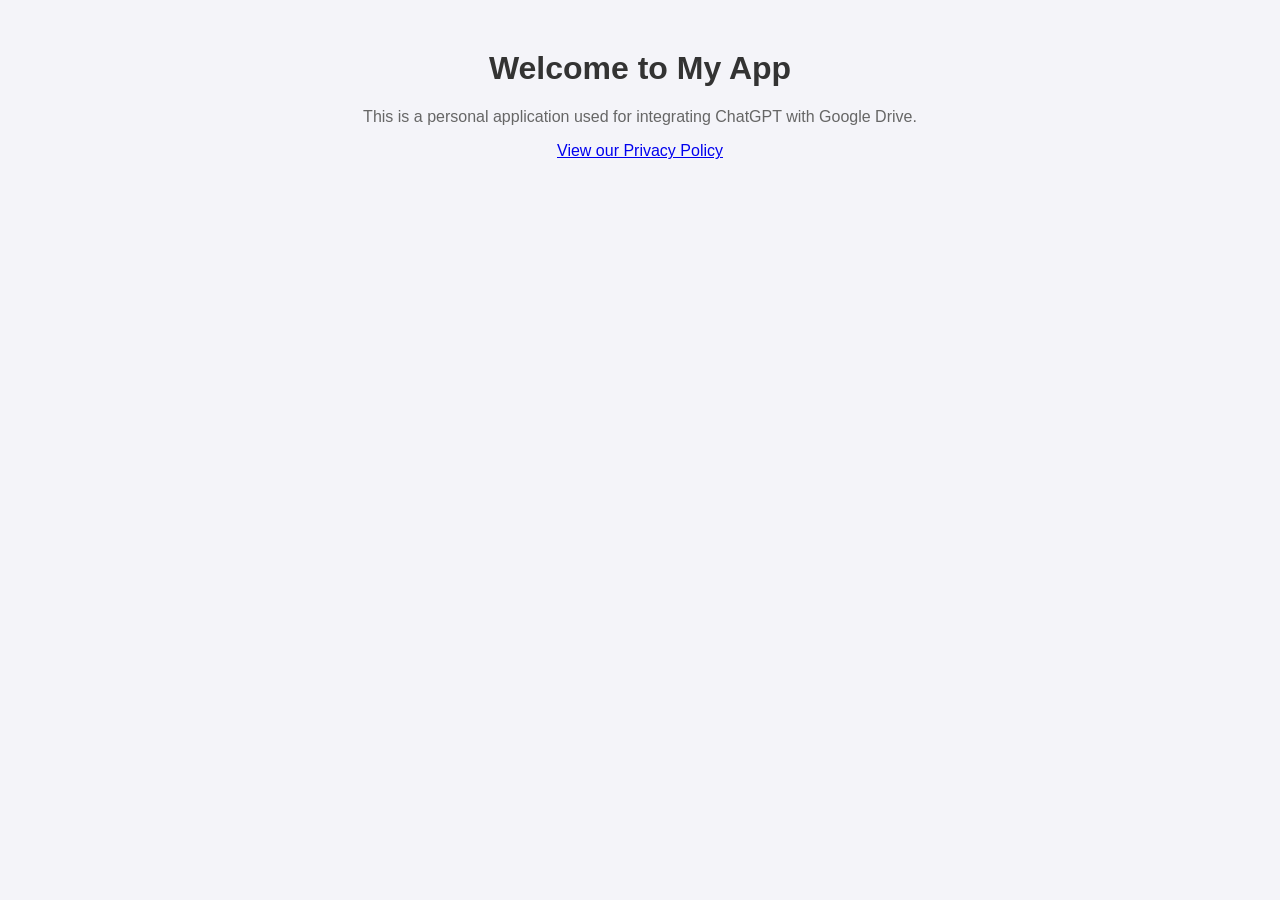
==== index.html @ a99c06dc "Add initial HTML structure for ChatGPT Drive App" ====
<!DOCTYPE html>
<html>
<head>
    <title>My ChatGPT Drive App</title>
    <style>
        body { font-family: Arial, sans-serif; text-align: center; margin-top: 50px; background-color: #f4f4f9; }
        h1 { color: #333; }
        p { color: #666; }
    </style>
</head>
<body>
    <h1>Welcome to My App</h1>
    <p>This is a personal application used for integrating ChatGPT with Google Drive.</p>
    <p><a href="privacy.html">View our Privacy Policy</a></p>
</body>
</html>
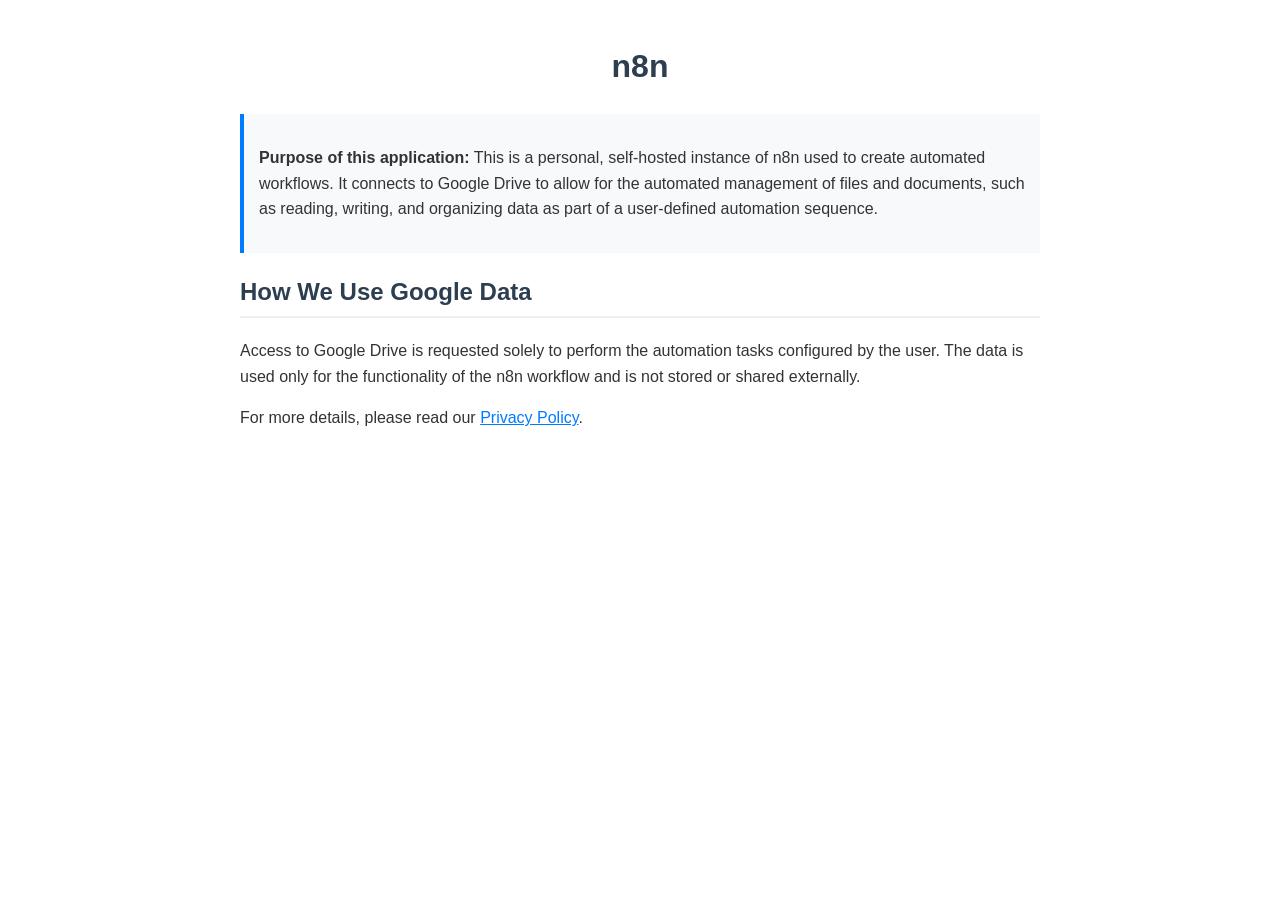
==== commit 8cdf471d: "Revise index.html for n8n Automation App Updated the HTML structure and content for the n8n Automati" ====
--- a/index.html
+++ b/index.html
@@ -1,16 +1,28 @@
 <!DOCTYPE html>
-<html>
+<html lang="en">
 <head>
-    <title>My ChatGPT Drive App</title>
+    <meta charset="UTF-8">
+    <meta name="viewport" content="width=device-width, initial-scale=1.0">
+    <title>n8n Automation App</title>
     <style>
-        body { font-family: Arial, sans-serif; text-align: center; margin-top: 50px; background-color: #f4f4f9; }
-        h1 { color: #333; }
-        p { color: #666; }
+        body { font-family: Arial, sans-serif; line-height: 1.6; color: #333; max-width: 800px; margin: 0 auto; padding: 20px; }
+        h1 { color: #2c3e50; text-align: center; }
+        h2 { color: #2c3e50; border-bottom: 2px solid #eee; padding-bottom: 5px; }
+        .box { background-color: #f8f9fa; border-left: 4px solid #007bff; padding: 15px; margin: 20px 0; }
+        a { color: #007bff; }
     </style>
 </head>
 <body>
-    <h1>Welcome to My App</h1>
-    <p>This is a personal application used for integrating ChatGPT with Google Drive.</p>
-    <p><a href="privacy.html">View our Privacy Policy</a></p>
+
+    <h1>n8n</h1>
+    
+    <div class="box">
+        <p><strong>Purpose of this application:</strong> This is a personal, self-hosted instance of n8n used to create automated workflows. It connects to Google Drive to allow for the automated management of files and documents, such as reading, writing, and organizing data as part of a user-defined automation sequence.</p>
+    </div>
+
+    <h2>How We Use Google Data</h2>
+    <p>Access to Google Drive is requested solely to perform the automation tasks configured by the user. The data is used only for the functionality of the n8n workflow and is not stored or shared externally.</p>
+    <p>For more details, please read our <a href="privacy.html">Privacy Policy</a>.</p>
+
 </body>
 </html>
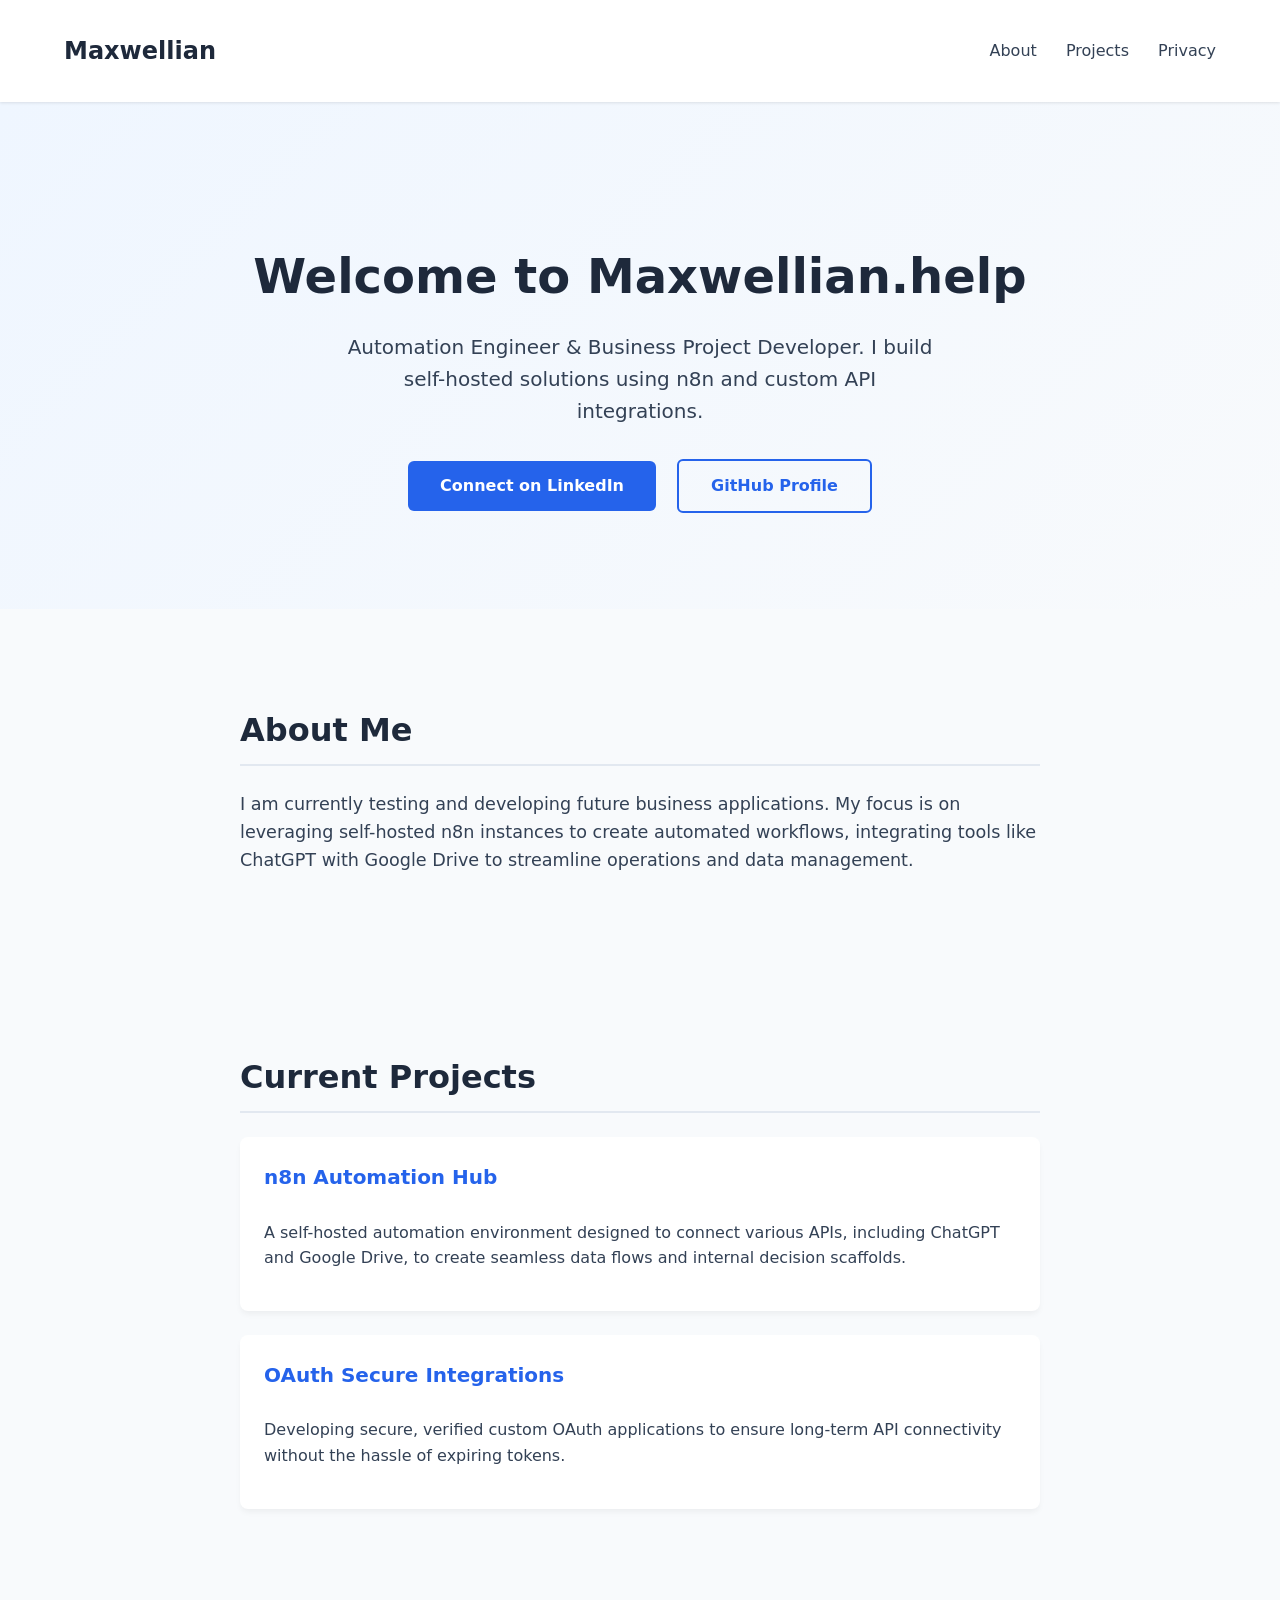
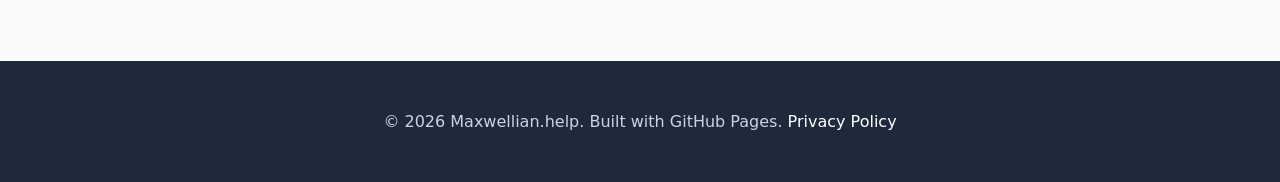
==== commit 50283593: "Update index.html" ====
--- a/index.html
+++ b/index.html
@@ -3,26 +3,73 @@
 <head>
     <meta charset="UTF-8">
     <meta name="viewport" content="width=device-width, initial-scale=1.0">
-    <title>n8n Automation App</title>
+    <title>Maxwellian | Portfolio</title>
     <style>
-        body { font-family: Arial, sans-serif; line-height: 1.6; color: #333; max-width: 800px; margin: 0 auto; padding: 20px; }
-        h1 { color: #2c3e50; text-align: center; }
-        h2 { color: #2c3e50; border-bottom: 2px solid #eee; padding-bottom: 5px; }
-        .box { background-color: #f8f9fa; border-left: 4px solid #007bff; padding: 15px; margin: 20px 0; }
-        a { color: #007bff; }
+        :root {
+            --primary: #2563eb;
+            --dark: #1e293b;
+            --light: #f8fafc;
+            --text: #334155;
+        }
+        body { font-family: 'Segoe UI', system-ui, sans-serif; margin: 0; padding: 0; background-color: var(--light); color: var(--text); line-height: 1.6; }
+        header { background: white; padding: 2rem 5%; box-shadow: 0 1px 3px rgba(0,0,0,0.1); position: sticky; top: 0; z-index: 100; display: flex; justify-content: space-between; align-items: center; }
+        header h1 { margin: 0; color: var(--dark); font-size: 1.5rem; }
+        nav a { margin-left: 1.5rem; text-decoration: none; color: var(--text); font-weight: 500; transition: color 0.2s; }
+        nav a:hover { color: var(--primary); }
+        .hero { padding: 6rem 5%; text-align: center; background: linear-gradient(135deg, #eff6ff 0%, #f8fafc 100%); }
+        .hero h2 { font-size: 3rem; color: var(--dark); margin-bottom: 1rem; }
+        .hero p { font-size: 1.25rem; max-width: 600px; margin: 0 auto 2rem; }
+        .btn { display: inline-block; padding: 0.75rem 2rem; background-color: var(--primary); color: white; text-decoration: none; border-radius: 6px; font-weight: 600; transition: background-color 0.2s; margin: 0 0.5rem; }
+        .btn:hover { background-color: #1d4ed8; }
+        .btn-outline { background-color: transparent; border: 2px solid var(--primary); color: var(--primary); }
+        .btn-outline:hover { background-color: var(--primary); color: white; }
+        .section { padding: 4rem 5%; max-width: 800px; margin: 0 auto; }
+        .section h3 { font-size: 2rem; color: var(--dark); border-bottom: 2px solid #e2e8f0; padding-bottom: 0.5rem; margin-bottom: 1.5rem; }
+        .about-text { font-size: 1.1rem; }
+        .card { background: white; padding: 1.5rem; border-radius: 8px; box-shadow: 0 4px 6px -1px rgba(0,0,0,0.05); margin-bottom: 1.5rem; }
+        .card h4 { margin-top: 0; color: var(--primary); font-size: 1.25rem; }
+        footer { text-align: center; padding: 2rem; background: var(--dark); color: #cbd5e1; margin-top: 4rem; }
+        footer a { color: white; text-decoration: none; }
     </style>
 </head>
 <body>
 
-    <h1>n8n</h1>
-    
-    <div class="box">
-        <p><strong>Purpose of this application:</strong> This is a personal, self-hosted instance of n8n used to create automated workflows. It connects to Google Drive to allow for the automated management of files and documents, such as reading, writing, and organizing data as part of a user-defined automation sequence.</p>
-    </div>
+    <header>
+        <h1>Maxwellian</h1>
+        <nav>
+            <a href="#about">About</a>
+            <a href="#projects">Projects</a>
+            <a href="privacy.html">Privacy</a>
+        </nav>
+    </header>
 
-    <h2>How We Use Google Data</h2>
-    <p>Access to Google Drive is requested solely to perform the automation tasks configured by the user. The data is used only for the functionality of the n8n workflow and is not stored or shared externally.</p>
-    <p>For more details, please read our <a href="privacy.html">Privacy Policy</a>.</p>
+    <section class="hero">
+        <h2>Welcome to Maxwellian.help</h2>
+        <p>Automation Engineer & Business Project Developer. I build self-hosted solutions using n8n and custom API integrations.</p>
+        <a href="https://www.linkedin.com/in/YOUR-LINKEDIN-URL" target="_blank" class="btn">Connect on LinkedIn</a>
+        <a href="https://github.com/Maxwellian369" target="_blank" class="btn btn-outline">GitHub Profile</a>
+    </section>
+
+    <section id="about" class="section">
+        <h3>About Me</h3>
+        <p class="about-text">I am currently testing and developing future business applications. My focus is on leveraging self-hosted n8n instances to create automated workflows, integrating tools like ChatGPT with Google Drive to streamline operations and data management.</p>
+    </section>
+
+    <section id="projects" class="section">
+        <h3>Current Projects</h3>
+        <div class="card">
+            <h4>n8n Automation Hub</h4>
+            <p>A self-hosted automation environment designed to connect various APIs, including ChatGPT and Google Drive, to create seamless data flows and internal decision scaffolds.</p>
+        </div>
+        <div class="card">
+            <h4>OAuth Secure Integrations</h4>
+            <p>Developing secure, verified custom OAuth applications to ensure long-term API connectivity without the hassle of expiring tokens.</p>
+        </div>
+    </section>
+
+    <footer>
+        <p>&copy; 2026 Maxwellian.help. Built with GitHub Pages. <a href="privacy.html">Privacy Policy</a></p>
+    </footer>
 
 </body>
 </html>
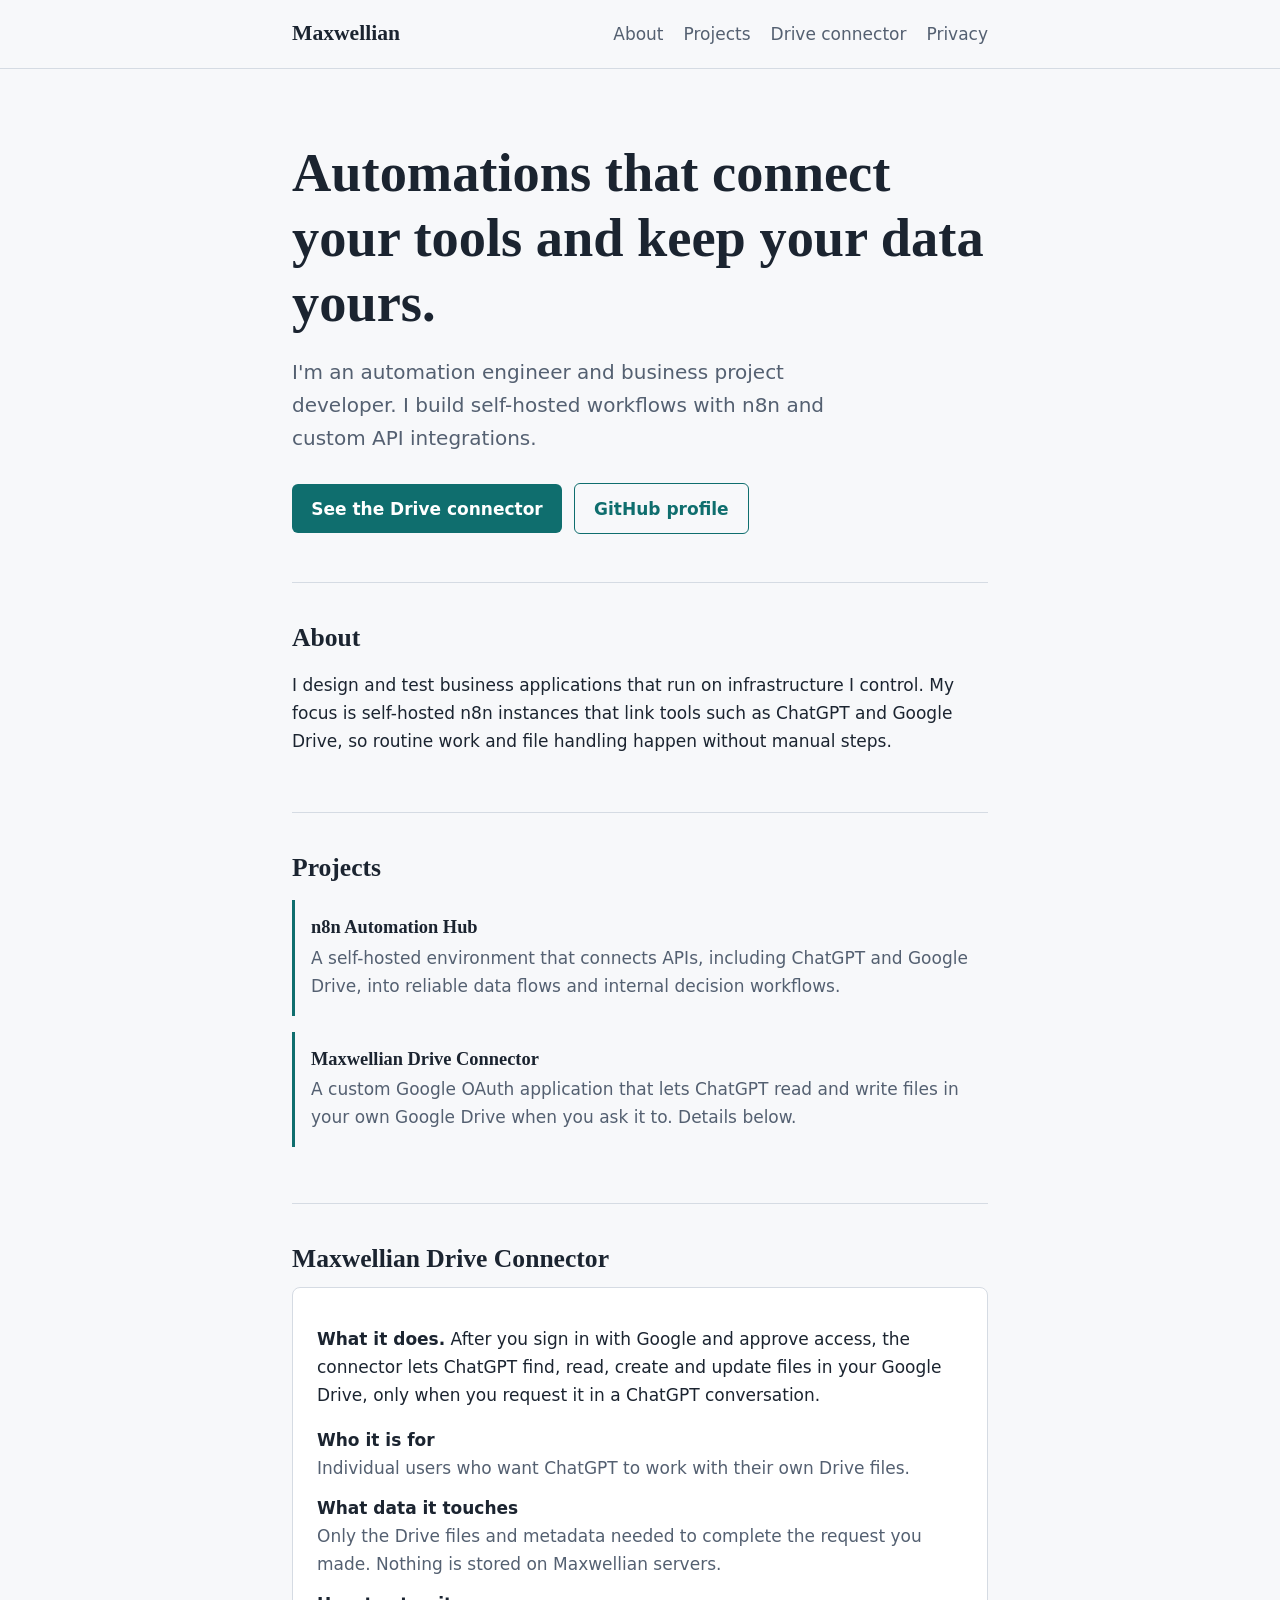
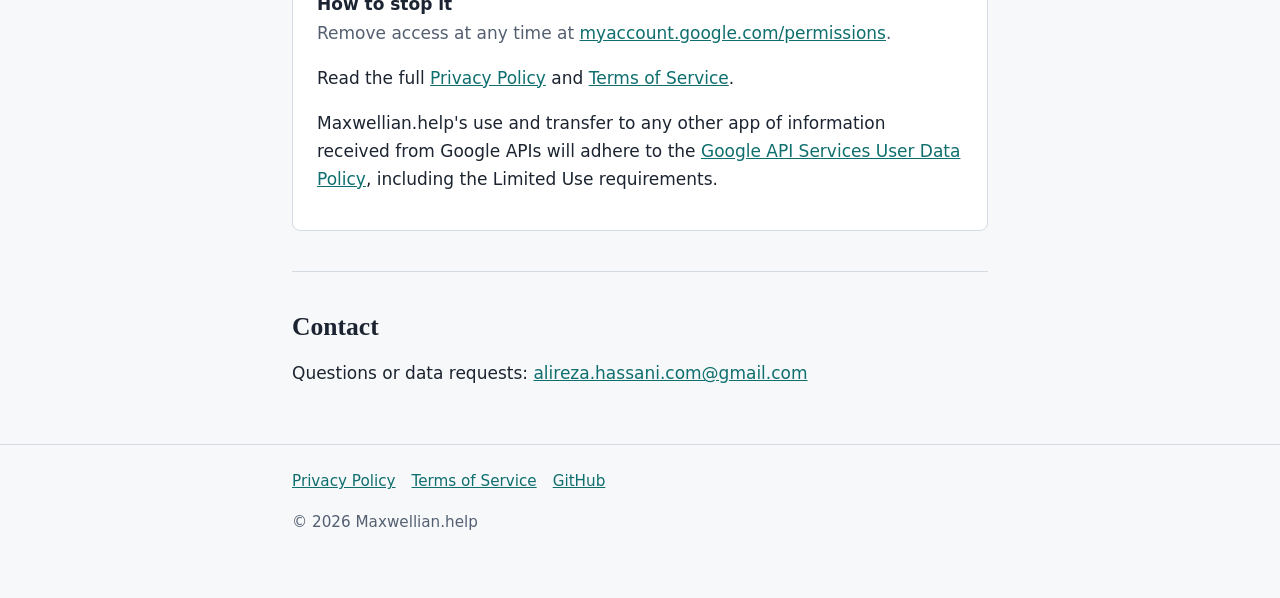
==== commit e305058f: "Add files via upload" ====
--- a/index.html
+++ b/index.html
@@ -1,75 +1,22 @@
-<!DOCTYPE html>
-<html lang="en">
-<head>
-    <meta charset="UTF-8">
-    <meta name="viewport" content="width=device-width, initial-scale=1.0">
-    <title>Maxwellian | Portfolio</title>
-    <style>
-        :root {
-            --primary: #2563eb;
-            --dark: #1e293b;
-            --light: #f8fafc;
-            --text: #334155;
-        }
-        body { font-family: 'Segoe UI', system-ui, sans-serif; margin: 0; padding: 0; background-color: var(--light); color: var(--text); line-height: 1.6; }
-        header { background: white; padding: 2rem 5%; box-shadow: 0 1px 3px rgba(0,0,0,0.1); position: sticky; top: 0; z-index: 100; display: flex; justify-content: space-between; align-items: center; }
-        header h1 { margin: 0; color: var(--dark); font-size: 1.5rem; }
-        nav a { margin-left: 1.5rem; text-decoration: none; color: var(--text); font-weight: 500; transition: color 0.2s; }
-        nav a:hover { color: var(--primary); }
-        .hero { padding: 6rem 5%; text-align: center; background: linear-gradient(135deg, #eff6ff 0%, #f8fafc 100%); }
-        .hero h2 { font-size: 3rem; color: var(--dark); margin-bottom: 1rem; }
-        .hero p { font-size: 1.25rem; max-width: 600px; margin: 0 auto 2rem; }
-        .btn { display: inline-block; padding: 0.75rem 2rem; background-color: var(--primary); color: white; text-decoration: none; border-radius: 6px; font-weight: 600; transition: background-color 0.2s; margin: 0 0.5rem; }
-        .btn:hover { background-color: #1d4ed8; }
-        .btn-outline { background-color: transparent; border: 2px solid var(--primary); color: var(--primary); }
-        .btn-outline:hover { background-color: var(--primary); color: white; }
-        .section { padding: 4rem 5%; max-width: 800px; margin: 0 auto; }
-        .section h3 { font-size: 2rem; color: var(--dark); border-bottom: 2px solid #e2e8f0; padding-bottom: 0.5rem; margin-bottom: 1.5rem; }
-        .about-text { font-size: 1.1rem; }
-        .card { background: white; padding: 1.5rem; border-radius: 8px; box-shadow: 0 4px 6px -1px rgba(0,0,0,0.05); margin-bottom: 1.5rem; }
-        .card h4 { margin-top: 0; color: var(--primary); font-size: 1.25rem; }
-        footer { text-align: center; padding: 2rem; background: var(--dark); color: #cbd5e1; margin-top: 4rem; }
-        footer a { color: white; text-decoration: none; }
-    </style>
-</head>
-<body>
-
-    <header>
-        <h1>Maxwellian</h1>
-        <nav>
-            <a href="#about">About</a>
-            <a href="#projects">Projects</a>
-            <a href="privacy.html">Privacy</a>
-        </nav>
-    </header>
-
-    <section class="hero">
-        <h2>Welcome to Maxwellian.help</h2>
-        <p>Automation Engineer & Business Project Developer. I build self-hosted solutions using n8n and custom API integrations.</p>
-        <a href="https://www.linkedin.com/in/YOUR-LINKEDIN-URL" target="_blank" class="btn">Connect on LinkedIn</a>
-        <a href="https://github.com/Maxwellian369" target="_blank" class="btn btn-outline">GitHub Profile</a>
-    </section>
-
-    <section id="about" class="section">
-        <h3>About Me</h3>
-        <p class="about-text">I am currently testing and developing future business applications. My focus is on leveraging self-hosted n8n instances to create automated workflows, integrating tools like ChatGPT with Google Drive to streamline operations and data management.</p>
-    </section>
-
-    <section id="projects" class="section">
-        <h3>Current Projects</h3>
-        <div class="card">
-            <h4>n8n Automation Hub</h4>
-            <p>A self-hosted automation environment designed to connect various APIs, including ChatGPT and Google Drive, to create seamless data flows and internal decision scaffolds.</p>
-        </div>
-        <div class="card">
-            <h4>OAuth Secure Integrations</h4>
-            <p>Developing secure, verified custom OAuth applications to ensure long-term API connectivity without the hassle of expiring tokens.</p>
-        </div>
-    </section>
-
-    <footer>
-        <p>&copy; 2026 Maxwellian.help. Built with GitHub Pages. <a href="privacy.html">Privacy Policy</a></p>
-    </footer>
-
-</body>
-</html>
+<!doctype html><html lang="en"><head><meta charset="utf-8"><meta name="viewport" content="width=device-width, initial-scale=1"><link rel="stylesheet" href="/style.css"><title>Maxwellian | Automation Engineer</title>
+<meta name="description" content="Maxwellian builds self-hosted automations with n8n and custom API integrations, including a Google Drive connector for ChatGPT."></head><body>
+<header class="site"><div class="wrap"><a class="brand" href="/">Maxwellian</a><nav><a href="/#about">About</a><a href="/#projects">Projects</a><a href="/#drive-connector">Drive connector</a><a href="/privacy.html">Privacy</a></nav></div></header>
+<main class="wrap">
+<div class="hero"><h1>Automations that connect your tools and keep your data yours.</h1>
+<p class="lead">I'm an automation engineer and business project developer. I build self-hosted workflows with n8n and custom API integrations.</p>
+<a class="btn" href="#drive-connector">See the Drive connector</a><a class="btn alt" href="https://github.com/Maxwellian369">GitHub profile</a></div>
+<section id="about"><h2>About</h2>
+<p>I design and test business applications that run on infrastructure I control. My focus is self-hosted n8n instances that link tools such as ChatGPT and Google Drive, so routine work and file handling happen without manual steps.</p></section>
+<section id="projects"><h2>Projects</h2>
+<div class="item"><h3>n8n Automation Hub</h3><p>A self-hosted environment that connects APIs, including ChatGPT and Google Drive, into reliable data flows and internal decision workflows.</p></div>
+<div class="item"><h3>Maxwellian Drive Connector</h3><p>A custom Google OAuth application that lets ChatGPT read and write files in your own Google Drive when you ask it to. Details below.</p></div></section>
+<section id="drive-connector"><h2>Maxwellian Drive Connector</h2>
+<div class="box"><p><strong>What it does.</strong> After you sign in with Google and approve access, the connector lets ChatGPT find, read, create and update files in your Google Drive, only when you request it in a ChatGPT conversation.</p>
+<dl><dt>Who it is for</dt><dd>Individual users who want ChatGPT to work with their own Drive files.</dd>
+<dt>What data it touches</dt><dd>Only the Drive files and metadata needed to complete the request you made. Nothing is stored on Maxwellian servers.</dd>
+<dt>How to stop it</dt><dd>Remove access at any time at <a href="https://myaccount.google.com/permissions">myaccount.google.com/permissions</a>.</dd></dl>
+<p>Read the full <a href="/privacy.html">Privacy Policy</a> and <a href="/terms.html">Terms of Service</a>.</p>
+<p>Maxwellian.help's use and transfer to any other app of information received from Google APIs will adhere to the <a href="https://developers.google.com/terms/api-services-user-data-policy">Google API Services User Data Policy</a>, including the Limited Use requirements.</p></div></section>
+<section id="contact"><h2>Contact</h2><p>Questions or data requests: <a href="mailto:alireza.hassani.com@gmail.com">alireza.hassani.com@gmail.com</a></p></section>
+</main>
+<footer><div class="wrap"><a href="/privacy.html">Privacy Policy</a><a href="/terms.html">Terms of Service</a><a href="https://github.com/Maxwellian369">GitHub</a><p>© 2026 Maxwellian.help</p></div></footer></body></html>
--- a/style.css
+++ b/style.css
@@ -0,0 +1,31 @@
+:root{--ink:#1b2430;--muted:#546071;--paper:#f7f8fa;--card:#fff;--line:#d5dbe3;--accent:#0f6e6e;--accent-ink:#fff}
+@media (prefers-color-scheme:dark){:root{--ink:#e8edf3;--muted:#9aa7b8;--paper:#11171f;--card:#18212c;--line:#2b3846;--accent:#4cc2c2;--accent-ink:#0b1116}}
+*{box-sizing:border-box}
+html{scroll-behavior:smooth}
+body{margin:0;background:var(--paper);color:var(--ink);font:17px/1.65 system-ui,-apple-system,"Segoe UI",Roboto,sans-serif}
+a{color:var(--accent)}
+a:focus-visible,button:focus-visible{outline:3px solid var(--accent);outline-offset:3px}
+.wrap{max-width:46rem;margin:0 auto;padding:0 1.25rem}
+header.site{border-bottom:1px solid var(--line)}
+header.site .wrap{display:flex;justify-content:space-between;align-items:center;padding-top:1rem;padding-bottom:1rem;gap:1rem;flex-wrap:wrap}
+.brand{font-family:Georgia,"Times New Roman",serif;font-size:1.35rem;font-weight:700;color:var(--ink);text-decoration:none}
+nav a{margin-left:1.25rem;color:var(--muted);text-decoration:none}
+nav a:hover{color:var(--accent)}
+h1,h2,h3{font-family:Georgia,"Times New Roman",serif;line-height:1.2}
+h1{font-size:clamp(2.2rem,6vw,3.4rem);margin:0 0 1rem}
+h2{font-size:1.6rem;margin:0 0 .75rem}
+h3{font-size:1.15rem;margin:0 0 .35rem}
+.hero{padding:4.5rem 0 3rem}
+.hero p.lead{font-size:1.25rem;color:var(--muted);max-width:36rem}
+.btn{display:inline-block;margin:.5rem .75rem 0 0;padding:.65rem 1.2rem;border-radius:6px;background:var(--accent);color:var(--accent-ink);text-decoration:none;font-weight:600}
+.btn.alt{background:transparent;color:var(--accent);border:1px solid var(--accent)}
+section{padding:2.5rem 0;border-top:1px solid var(--line)}
+.item{padding:1rem 0 1rem 1rem;border-left:3px solid var(--accent);margin:1rem 0}
+.item p{margin:0;color:var(--muted)}
+.box{background:var(--card);border:1px solid var(--line);border-radius:8px;padding:1.25rem 1.5rem}
+dl{margin:0}dt{font-weight:700;margin-top:.75rem}dd{margin:0;color:var(--muted)}
+footer{border-top:1px solid var(--line);padding:1.5rem 0 3rem;color:var(--muted);font-size:.95rem}
+footer a{margin-right:1rem}
+main.doc{padding:3rem 0}
+main.doc h2{margin-top:2rem}
+.updated{color:var(--muted)}
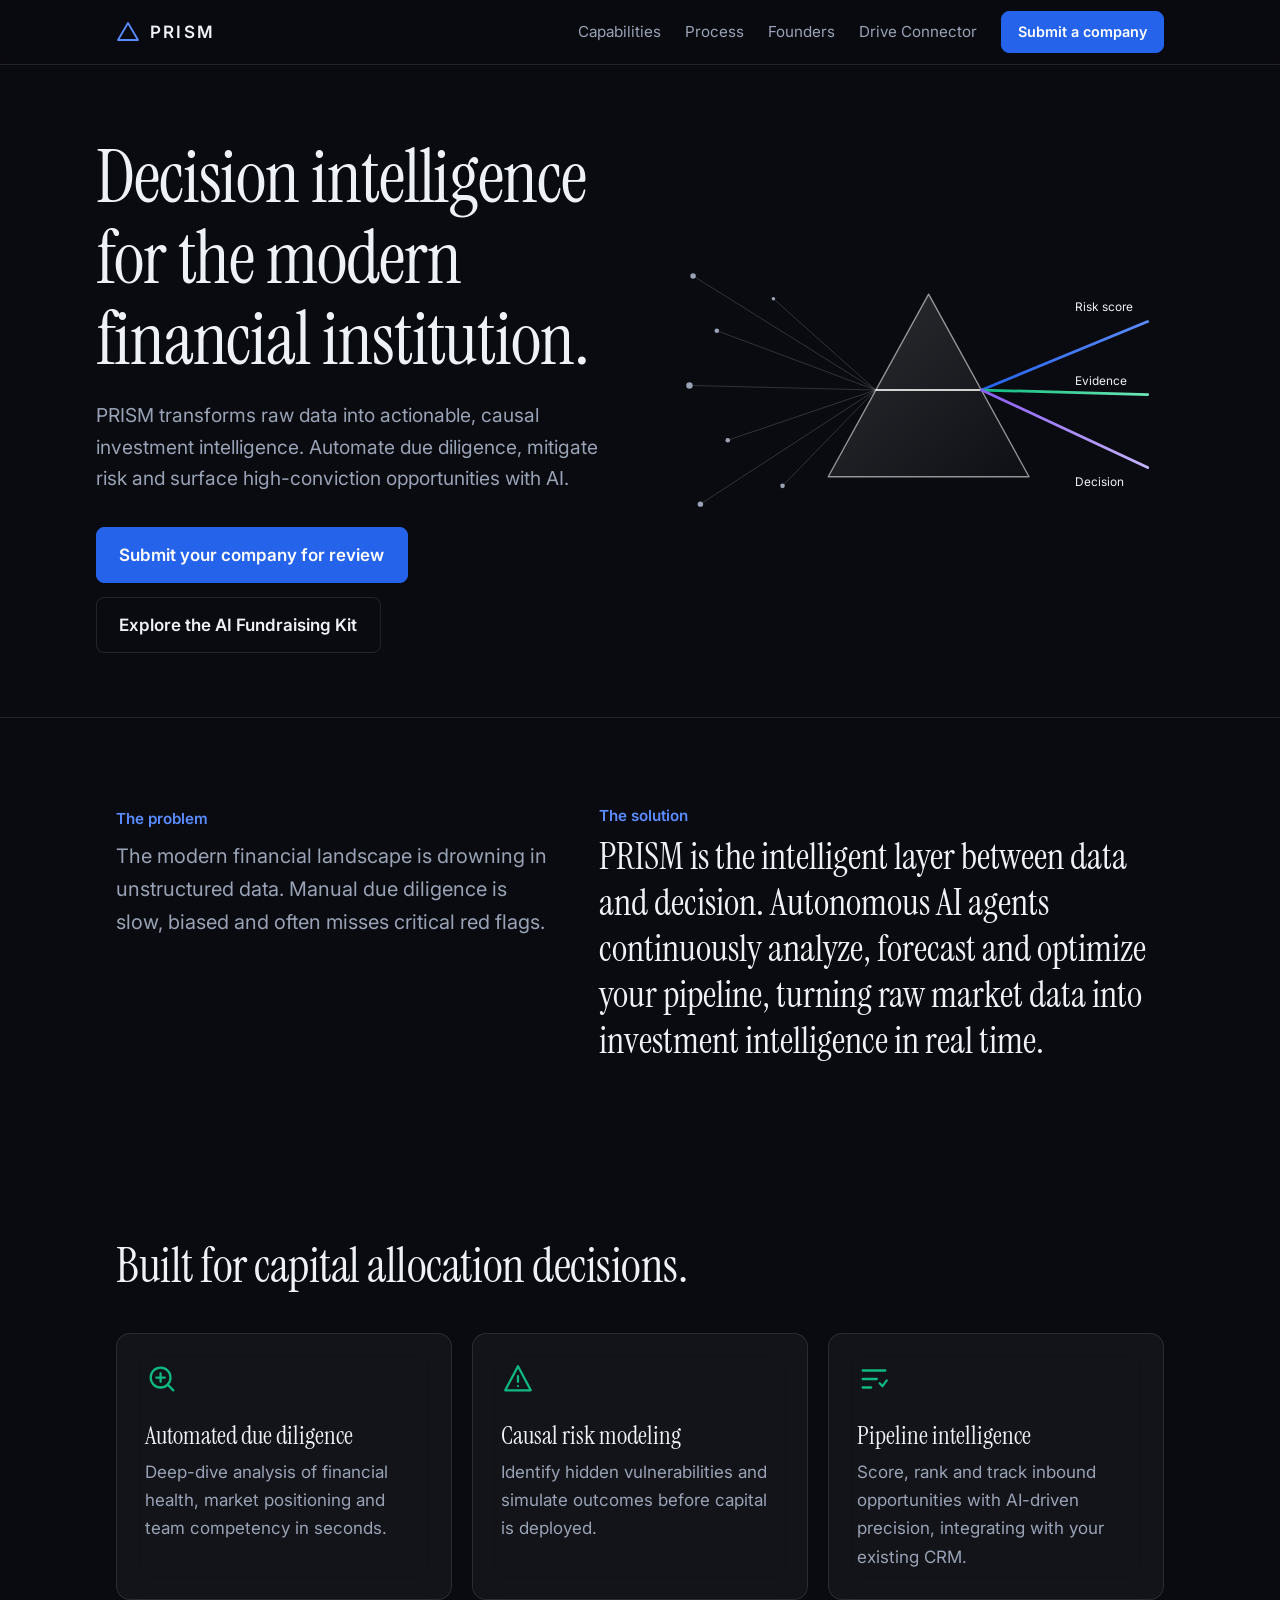
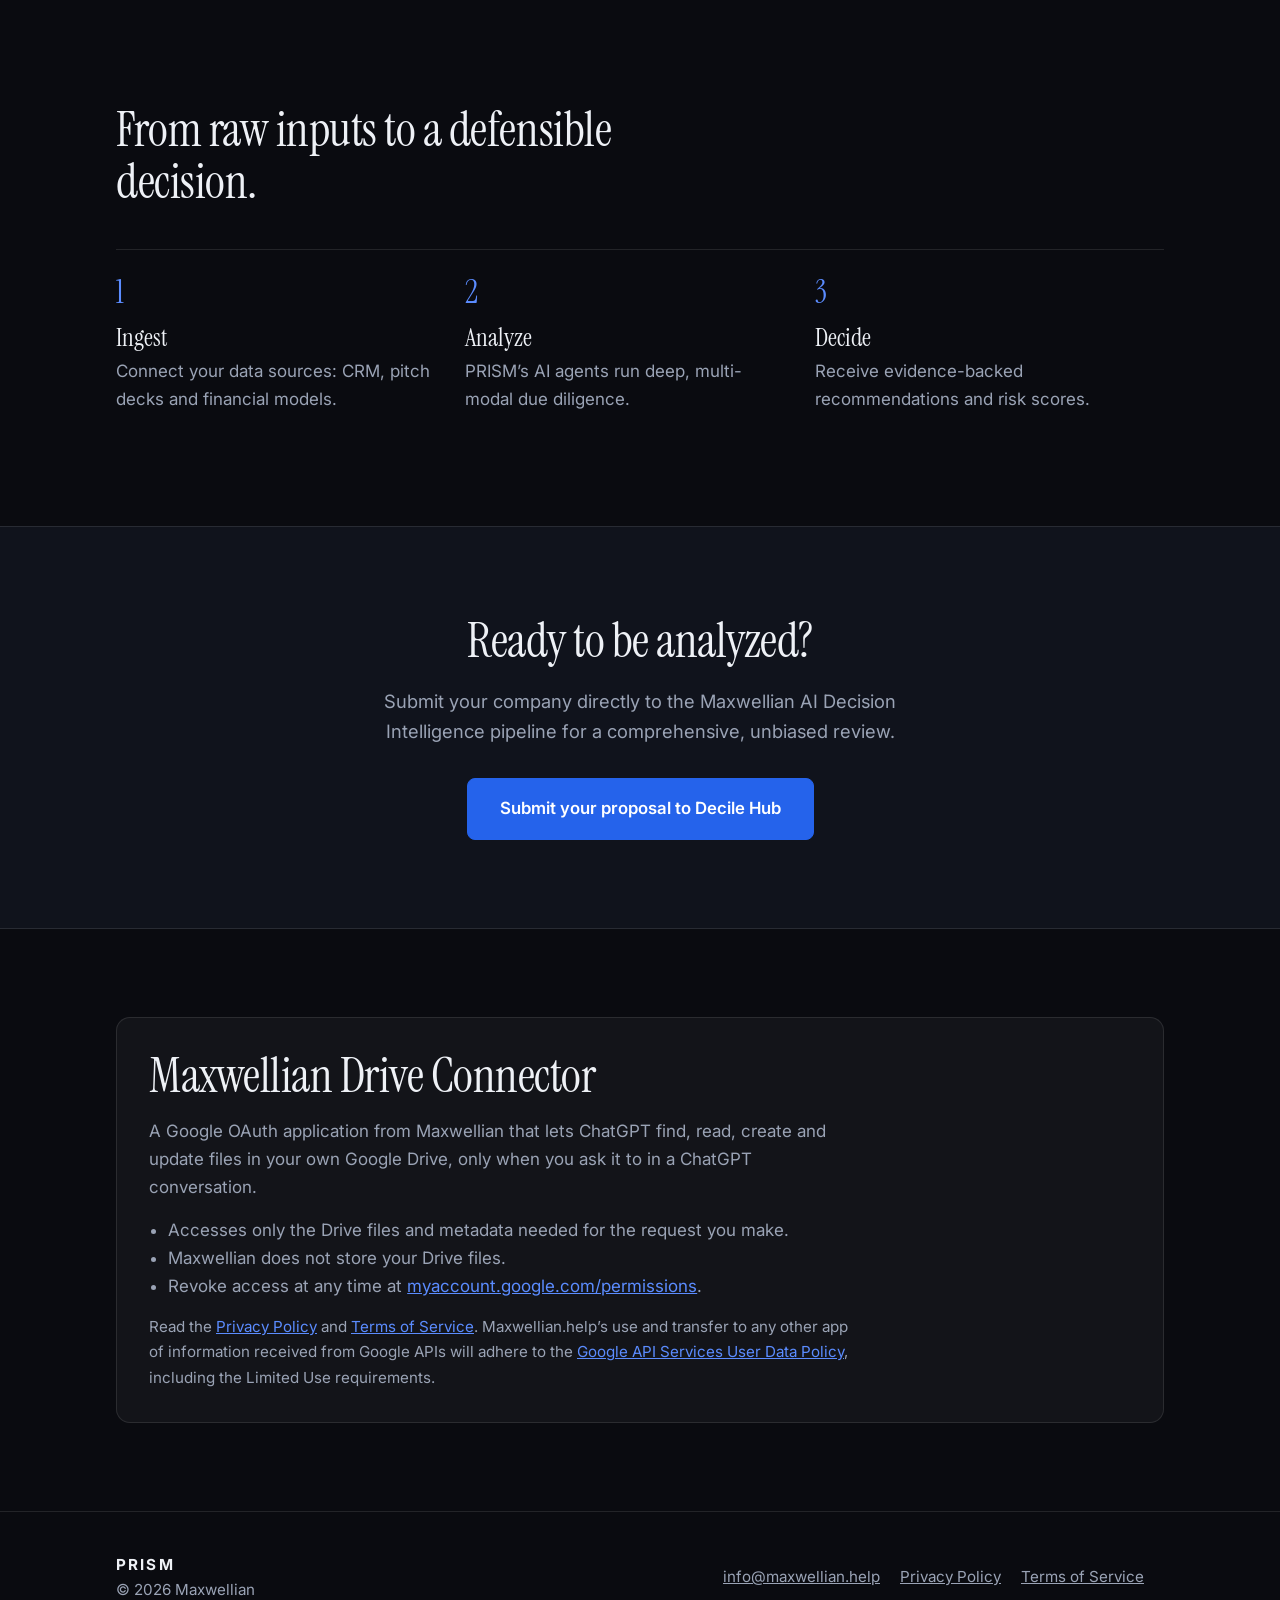
==== commit d69ea63a: "Add files via upload" ====
--- a/index.html
+++ b/index.html
@@ -1,22 +1,164 @@
-<!doctype html><html lang="en"><head><meta charset="utf-8"><meta name="viewport" content="width=device-width, initial-scale=1"><link rel="stylesheet" href="/style.css"><title>Maxwellian | Automation Engineer</title>
-<meta name="description" content="Maxwellian builds self-hosted automations with n8n and custom API integrations, including a Google Drive connector for ChatGPT."></head><body>
-<header class="site"><div class="wrap"><a class="brand" href="/">Maxwellian</a><nav><a href="/#about">About</a><a href="/#projects">Projects</a><a href="/#drive-connector">Drive connector</a><a href="/privacy.html">Privacy</a></nav></div></header>
-<main class="wrap">
-<div class="hero"><h1>Automations that connect your tools and keep your data yours.</h1>
-<p class="lead">I'm an automation engineer and business project developer. I build self-hosted workflows with n8n and custom API integrations.</p>
-<a class="btn" href="#drive-connector">See the Drive connector</a><a class="btn alt" href="https://github.com/Maxwellian369">GitHub profile</a></div>
-<section id="about"><h2>About</h2>
-<p>I design and test business applications that run on infrastructure I control. My focus is self-hosted n8n instances that link tools such as ChatGPT and Google Drive, so routine work and file handling happen without manual steps.</p></section>
-<section id="projects"><h2>Projects</h2>
-<div class="item"><h3>n8n Automation Hub</h3><p>A self-hosted environment that connects APIs, including ChatGPT and Google Drive, into reliable data flows and internal decision workflows.</p></div>
-<div class="item"><h3>Maxwellian Drive Connector</h3><p>A custom Google OAuth application that lets ChatGPT read and write files in your own Google Drive when you ask it to. Details below.</p></div></section>
-<section id="drive-connector"><h2>Maxwellian Drive Connector</h2>
-<div class="box"><p><strong>What it does.</strong> After you sign in with Google and approve access, the connector lets ChatGPT find, read, create and update files in your Google Drive, only when you request it in a ChatGPT conversation.</p>
-<dl><dt>Who it is for</dt><dd>Individual users who want ChatGPT to work with their own Drive files.</dd>
-<dt>What data it touches</dt><dd>Only the Drive files and metadata needed to complete the request you made. Nothing is stored on Maxwellian servers.</dd>
-<dt>How to stop it</dt><dd>Remove access at any time at <a href="https://myaccount.google.com/permissions">myaccount.google.com/permissions</a>.</dd></dl>
-<p>Read the full <a href="/privacy.html">Privacy Policy</a> and <a href="/terms.html">Terms of Service</a>.</p>
-<p>Maxwellian.help's use and transfer to any other app of information received from Google APIs will adhere to the <a href="https://developers.google.com/terms/api-services-user-data-policy">Google API Services User Data Policy</a>, including the Limited Use requirements.</p></div></section>
-<section id="contact"><h2>Contact</h2><p>Questions or data requests: <a href="mailto:alireza.hassani.com@gmail.com">alireza.hassani.com@gmail.com</a></p></section>
+<!doctype html>
+<html lang="en">
+<head>
+<meta charset="utf-8">
+<meta name="viewport" content="width=device-width, initial-scale=1">
+<title>PRISM | Decision Intelligence for Financial Institutions</title>
+<meta name="description" content="PRISM turns raw data into causal, evidence-backed investment intelligence. Automate due diligence, model risk and rank your pipeline.">
+<meta name="color-scheme" content="dark">
+<link rel="preconnect" href="https://fonts.googleapis.com">
+<link rel="preconnect" href="https://fonts.gstatic.com" crossorigin>
+<link href="https://fonts.googleapis.com/css2?family=Instrument+Serif&family=Inter:wght@400;500;600&display=swap" rel="stylesheet">
+<style>
+:root{--bg:#0a0b10;--bg2:#10131c;--ink:#eef1f6;--mute:#9aa3b5;--line:rgba(255,255,255,.1);--glass:rgba(255,255,255,.04);--blue:#2563eb;--blue2:#5b8cff;--green:#10b981}
+*{box-sizing:border-box}
+html{scroll-behavior:smooth;scroll-padding-top:5rem}
+body{margin:0;background:var(--bg);color:var(--ink);font:17px/1.65 Inter,system-ui,-apple-system,"Segoe UI",sans-serif;-webkit-font-smoothing:antialiased;background-image:radial-gradient(60rem 30rem at 85% -10%,rgba(37,99,235,.18),transparent 60%)}
+a{color:var(--blue2)}
+a:focus-visible,.btn:focus-visible{outline:3px solid var(--blue2);outline-offset:3px}
+.wrap{max-width:68rem;margin:0 auto;padding:0 1.25rem}
+h1,h2,h3{font-family:"Instrument Serif",Georgia,"Times New Roman",serif;font-weight:400;line-height:1.1;margin:0}
+h1{font-size:clamp(2.6rem,7vw,4.6rem);letter-spacing:-.015em}
+h2{font-size:clamp(2rem,4.5vw,3rem);letter-spacing:-.01em}
+h3{font-size:1.55rem}
+p{margin:0}
+header.nav{position:sticky;top:0;z-index:10;background:rgba(10,11,16,.72);backdrop-filter:blur(14px);-webkit-backdrop-filter:blur(14px);border-bottom:1px solid var(--line)}
+header.nav .wrap{display:flex;align-items:center;justify-content:space-between;gap:1rem;height:4rem}
+.logo{display:flex;align-items:center;gap:.6rem;font-weight:600;letter-spacing:.14em;color:var(--ink);text-decoration:none}
+.nav nav{display:flex;align-items:center;gap:1.5rem}
+.nav nav a{color:var(--mute);text-decoration:none;font-size:.95rem}
+.nav nav a:hover{color:var(--ink)}
+.btn{display:inline-block;padding:.8rem 1.4rem;border-radius:8px;font-weight:600;text-decoration:none;background:var(--blue);color:#fff;border:1px solid var(--blue);transition:background .2s}
+.btn:hover{background:#1d4fd0}
+.btn.ghost{background:transparent;color:var(--ink);border-color:var(--line)}
+.btn.ghost:hover{background:var(--glass)}
+.btn.sm{padding:.5rem 1rem;font-size:.9rem;color:#fff}
+.hero{display:grid;gap:2.5rem;padding:4.5rem 0 4rem;align-items:center}
+.hero p.lead{color:var(--mute);font-size:1.2rem;max-width:34rem;margin:1.25rem 0 2rem}
+.cta{display:flex;flex-wrap:wrap;gap:.9rem}
+.viz svg{width:100%;height:auto;display:block}
+.beam{stroke-dasharray:260;stroke-dashoffset:260;animation:draw 1.6s .5s ease-out forwards}
+.beam.b2{animation-delay:.7s}.beam.b3{animation-delay:.9s}
+@keyframes draw{to{stroke-dashoffset:0}}
+section{padding:5.5rem 0}
+.why{border-top:1px solid var(--line)}
+.why .grid{display:grid;gap:3rem}
+.why .problem{color:var(--mute);font-size:1.25rem}
+.why .solution{font-family:"Instrument Serif",Georgia,serif;font-size:clamp(1.6rem,3.2vw,2.3rem);line-height:1.25}
+.why .tag{display:block;color:var(--blue2);font-size:.95rem;font-weight:600;margin-bottom:.6rem}
+.sec-head{margin-bottom:2.5rem;max-width:36rem}
+.cards{display:grid;gap:1.25rem}
+.card{background:var(--glass);border:1px solid var(--line);border-radius:14px;padding:1.75rem;backdrop-filter:blur(16px);-webkit-backdrop-filter:blur(16px)}
+.card svg{width:34px;height:34px;stroke:var(--green);fill:none;stroke-width:1.6;stroke-linecap:round;stroke-linejoin:round;margin-bottom:1.1rem}
+.card p{color:var(--mute);margin-top:.6rem}
+.steps{display:grid;gap:0;border-top:1px solid var(--line)}
+.step{display:grid;grid-template-columns:3rem 1fr;gap:1rem;padding:1.6rem 0;border-bottom:1px solid var(--line)}
+.step .n{font-family:"Instrument Serif",Georgia,serif;font-size:2rem;color:var(--blue2);line-height:1}
+.step p{color:var(--mute);margin-top:.35rem;max-width:30rem}
+.founders{background:var(--bg2);border-top:1px solid var(--line);border-bottom:1px solid var(--line);text-align:center}
+.founders p{color:var(--mute);max-width:34rem;margin:1.1rem auto 2rem;font-size:1.15rem}
+.btn.lg{padding:1rem 2rem;font-size:1.05rem}
+.drive .box{background:var(--glass);border:1px solid var(--line);border-radius:14px;padding:2rem}
+.drive p{color:var(--mute);margin-top:.9rem;max-width:44rem}
+.drive ul{color:var(--mute);padding-left:1.2rem;margin:.9rem 0 0}
+.drive .small{font-size:.95rem}
+footer{border-top:1px solid var(--line);padding:2.5rem 0 3rem;color:var(--mute);font-size:.95rem}
+footer .wrap{display:flex;flex-wrap:wrap;gap:1rem 2rem;justify-content:space-between;align-items:center}
+footer a{color:var(--mute);margin-right:1.25rem}
+footer a:hover{color:var(--ink)}
+.reveal{opacity:0;transform:translateY(14px);transition:opacity .7s ease,transform .7s ease}
+.reveal.in{opacity:1;transform:none}
+.no-js .reveal{opacity:1;transform:none}
+@media(min-width:56rem){.hero{grid-template-columns:1.05fr 1fr}.why .grid{grid-template-columns:1fr 1.3fr}.cards{grid-template-columns:repeat(3,1fr)}.steps{grid-template-columns:repeat(3,1fr);border-top:0}.step{grid-template-columns:1fr;border-bottom:0;border-top:1px solid var(--line);padding-right:2rem}}
+@media(max-width:40rem){.nav nav a:not(.btn){display:none}}
+@media(prefers-reduced-motion:reduce){html{scroll-behavior:auto}.beam{animation:none;stroke-dashoffset:0}.reveal{opacity:1;transform:none;transition:none}}
+</style>
+</head>
+<body class="no-js">
+<header class="nav"><div class="wrap">
+<a class="logo" href="#top" aria-label="PRISM home"><svg width="24" height="24" viewBox="0 0 24 24" aria-hidden="true"><path d="M12 3 22 20H2z" fill="none" stroke="#5b8cff" stroke-width="1.8" stroke-linejoin="round"/></svg>PRISM</a>
+<nav><a href="#capabilities">Capabilities</a><a href="#process">Process</a><a href="#founders">Founders</a><a href="#drive-connector">Drive Connector</a><a class="btn sm" href="https://maxwellian.decilehub.com/submit_your_company">Submit a company</a></nav>
+</div></header>
+
+<main id="top">
+<div class="wrap hero">
+<div>
+<h1>Decision intelligence for the modern financial institution.</h1>
+<p class="lead">PRISM transforms raw data into actionable, causal investment intelligence. Automate due diligence, mitigate risk and surface high-conviction opportunities with AI.</p>
+<div class="cta"><a class="btn" href="https://maxwellian.decilehub.com/submit_your_company">Submit your company for review</a><a class="btn ghost" href="https://notion.notion.site/The-AI-Fundraising-Kit-281efdeead058156bd19e58435c270aa">Explore the AI Fundraising Kit</a></div>
+</div>
+<div class="viz" role="img" aria-label="Scattered data points converge into a prism and leave as three clear outputs: risk, evidence and decision.">
+<svg viewBox="0 0 560 400" aria-hidden="true">
+<defs>
+<linearGradient id="g1" x1="0" x2="1"><stop offset="0" stop-color="#2563eb"/><stop offset="1" stop-color="#5b8cff"/></linearGradient>
+<linearGradient id="g2" x1="0" x2="1"><stop offset="0" stop-color="#10b981"/><stop offset="1" stop-color="#6ee7b7"/></linearGradient>
+<linearGradient id="g3" x1="0" x2="1"><stop offset="0" stop-color="#8b5cf6"/><stop offset="1" stop-color="#c4b5fd"/></linearGradient>
+<linearGradient id="face" x1="0" y1="0" x2="1" y2="1"><stop offset="0" stop-color="rgba(255,255,255,.14)"/><stop offset="1" stop-color="rgba(255,255,255,.02)"/></linearGradient>
+</defs>
+<g stroke="rgba(255,255,255,.18)" stroke-width="1">
+<line x1="22" y1="70" x2="222" y2="195"/><line x1="48" y1="130" x2="222" y2="195"/><line x1="18" y1="190" x2="222" y2="195"/><line x1="60" y1="250" x2="222" y2="195"/><line x1="30" y1="320" x2="222" y2="195"/><line x1="110" y1="95" x2="222" y2="195"/><line x1="120" y1="300" x2="222" y2="195"/>
+</g>
+<g fill="#9aa3b5"><circle cx="22" cy="70" r="3"/><circle cx="48" cy="130" r="2.5"/><circle cx="18" cy="190" r="3.5"/><circle cx="60" cy="250" r="2.5"/><circle cx="30" cy="320" r="3"/><circle cx="110" cy="95" r="2"/><circle cx="120" cy="300" r="2.5"/></g>
+<polygon points="280,90 390,290 170,290" fill="url(#face)" stroke="rgba(255,255,255,.55)" stroke-width="1.5" stroke-linejoin="round"/>
+<line x1="222" y1="195" x2="338" y2="195" stroke="#fff" stroke-opacity=".8" stroke-width="2"/>
+<g fill="none" stroke-width="3" stroke-linecap="round">
+<path class="beam" d="M338 195 L520 120" stroke="url(#g1)"/>
+<path class="beam b2" d="M338 195 L520 200" stroke="url(#g2)"/>
+<path class="beam b3" d="M338 195 L520 280" stroke="url(#g3)"/>
+</g>
+<g font-family="Inter,system-ui,sans-serif" font-size="13" fill="#eef1f6"><text x="440" y="108">Risk score</text><text x="440" y="190">Evidence</text><text x="440" y="300">Decision</text></g>
+</svg>
+</div>
+</div>
+
+<section class="why"><div class="wrap grid">
+<p class="problem reveal"><span class="tag">The problem</span>The modern financial landscape is drowning in unstructured data. Manual due diligence is slow, biased and often misses critical red flags.</p>
+<p class="solution reveal"><span class="tag" style="font-family:Inter,system-ui,sans-serif">The solution</span>PRISM is the intelligent layer between data and decision. Autonomous AI agents continuously analyze, forecast and optimize your pipeline, turning raw market data into investment intelligence in real time.</p>
+</div></section>
+
+<section id="capabilities"><div class="wrap">
+<div class="sec-head reveal"><h2>Built for capital allocation decisions.</h2></div>
+<div class="cards">
+<article class="card reveal"><svg viewBox="0 0 24 24" aria-hidden="true"><circle cx="11" cy="11" r="7"/><path d="m20 20-4-4M8 11h6M11 8v6"/></svg><h3>Automated due diligence</h3><p>Deep-dive analysis of financial health, market positioning and team competency in seconds.</p></article>
+<article class="card reveal"><svg viewBox="0 0 24 24" aria-hidden="true"><path d="M12 3 3 20h18z"/><path d="M12 10v4M12 17v.01"/></svg><h3>Causal risk modeling</h3><p>Identify hidden vulnerabilities and simulate outcomes before capital is deployed.</p></article>
+<article class="card reveal"><svg viewBox="0 0 24 24" aria-hidden="true"><path d="M4 6h16M4 12h10M4 18h6"/><path d="m16 15 2 2 3-4"/></svg><h3>Pipeline intelligence</h3><p>Score, rank and track inbound opportunities with AI-driven precision, integrating with your existing CRM.</p></article>
+</div></div></section>
+
+<section id="process" style="padding-top:1rem"><div class="wrap">
+<div class="sec-head reveal"><h2>From raw inputs to a defensible decision.</h2></div>
+<div class="steps">
+<div class="step reveal"><span class="n">1</span><div><h3>Ingest</h3><p>Connect your data sources: CRM, pitch decks and financial models.</p></div></div>
+<div class="step reveal"><span class="n">2</span><div><h3>Analyze</h3><p>PRISM’s AI agents run deep, multi-modal due diligence.</p></div></div>
+<div class="step reveal"><span class="n">3</span><div><h3>Decide</h3><p>Receive evidence-backed recommendations and risk scores.</p></div></div>
+</div></div></section>
+
+<section id="founders" class="founders"><div class="wrap reveal">
+<h2>Ready to be analyzed?</h2>
+<p>Submit your company directly to the Maxwellian AI Decision Intelligence pipeline for a comprehensive, unbiased review.</p>
+<a class="btn lg" href="https://maxwellian.decilehub.com/submit_your_company">Submit your proposal to Decile Hub</a>
+</div></section>
+
+<section id="drive-connector" class="drive"><div class="wrap"><div class="box reveal">
+<h2>Maxwellian Drive Connector</h2>
+<p>A Google OAuth application from Maxwellian that lets ChatGPT find, read, create and update files in your own Google Drive, only when you ask it to in a ChatGPT conversation.</p>
+<ul><li>Accesses only the Drive files and metadata needed for the request you make.</li><li>Maxwellian does not store your Drive files.</li><li>Revoke access at any time at <a href="https://myaccount.google.com/permissions">myaccount.google.com/permissions</a>.</li></ul>
+<p class="small">Read the <a href="privacy.html">Privacy Policy</a> and <a href="terms.html">Terms of Service</a>. Maxwellian.help’s use and transfer to any other app of information received from Google APIs will adhere to the <a href="https://developers.google.com/terms/api-services-user-data-policy">Google API Services User Data Policy</a>, including the Limited Use requirements.</p>
+</div></div></section>
 </main>
-<footer><div class="wrap"><a href="/privacy.html">Privacy Policy</a><a href="/terms.html">Terms of Service</a><a href="https://github.com/Maxwellian369">GitHub</a><p>© 2026 Maxwellian.help</p></div></footer></body></html>
+
+<footer><div class="wrap">
+<div><strong style="letter-spacing:.14em;color:var(--ink)">PRISM</strong><br>© 2026 Maxwellian</div>
+<div><a href="mailto:info@maxwellian.help">info@maxwellian.help</a><a href="privacy.html">Privacy Policy</a><a href="terms.html">Terms of Service</a></div>
+</div></footer>
+
+<script>
+(function(){
+var b=document.body;b.classList.remove('no-js');
+var els=document.querySelectorAll('.reveal');
+if(!('IntersectionObserver' in window)){els.forEach(function(e){e.classList.add('in')});return}
+var io=new IntersectionObserver(function(es){es.forEach(function(x){if(x.isIntersecting){x.target.classList.add('in');io.unobserve(x.target)}})},{threshold:.15});
+els.forEach(function(e){io.observe(e)});
+})();
+</script>
+</body>
+</html>
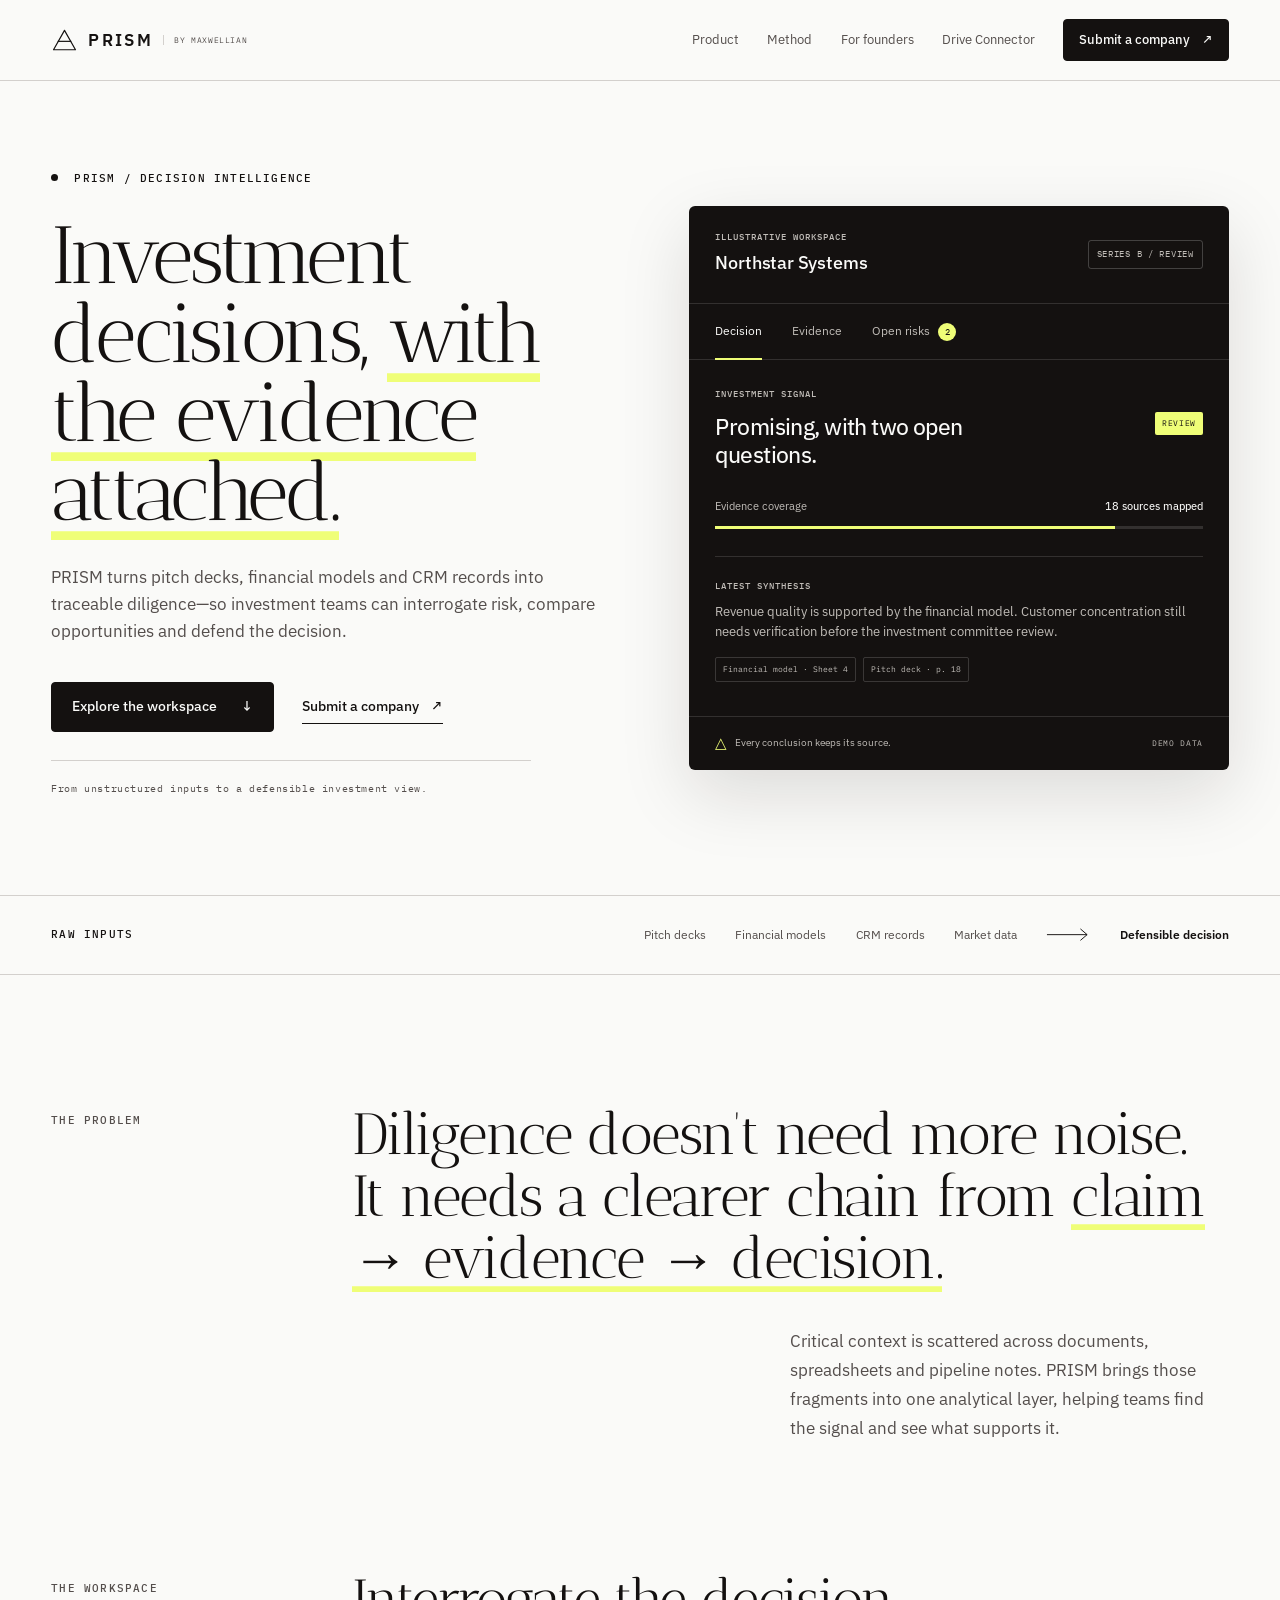
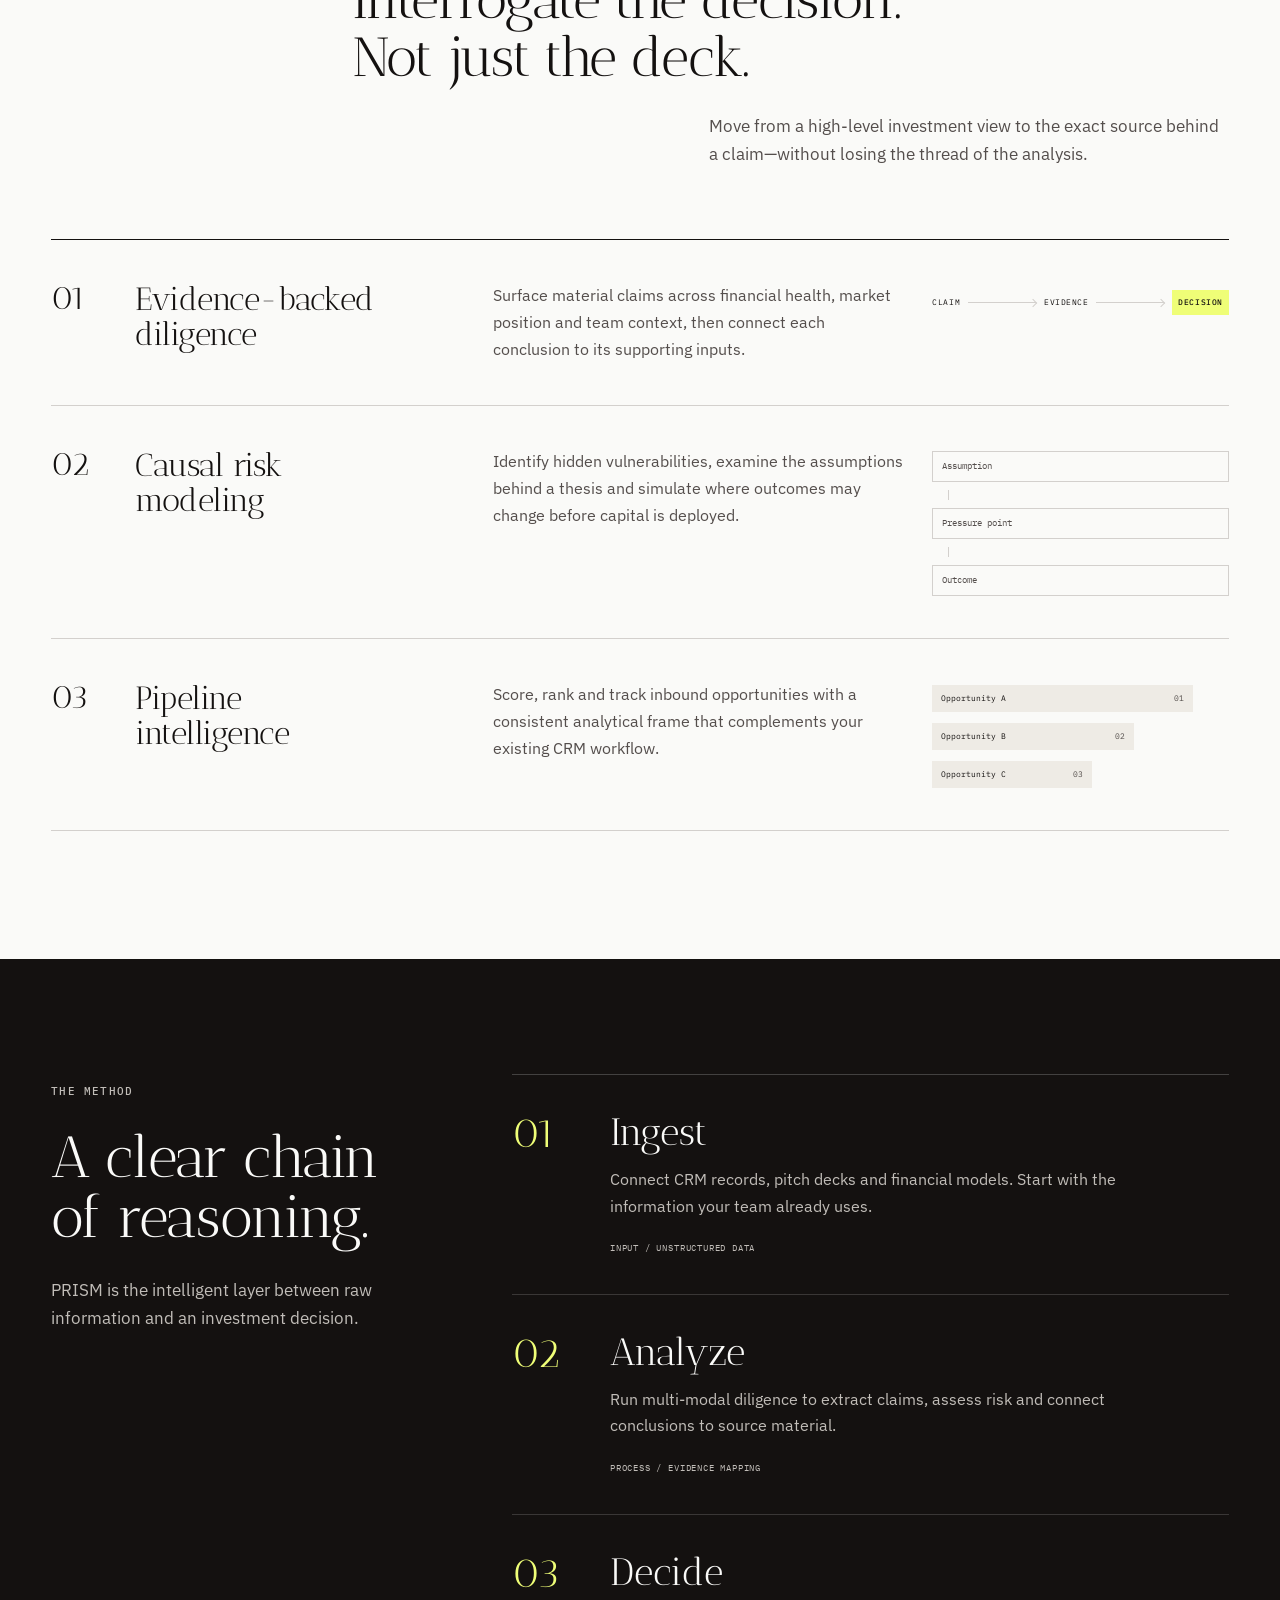
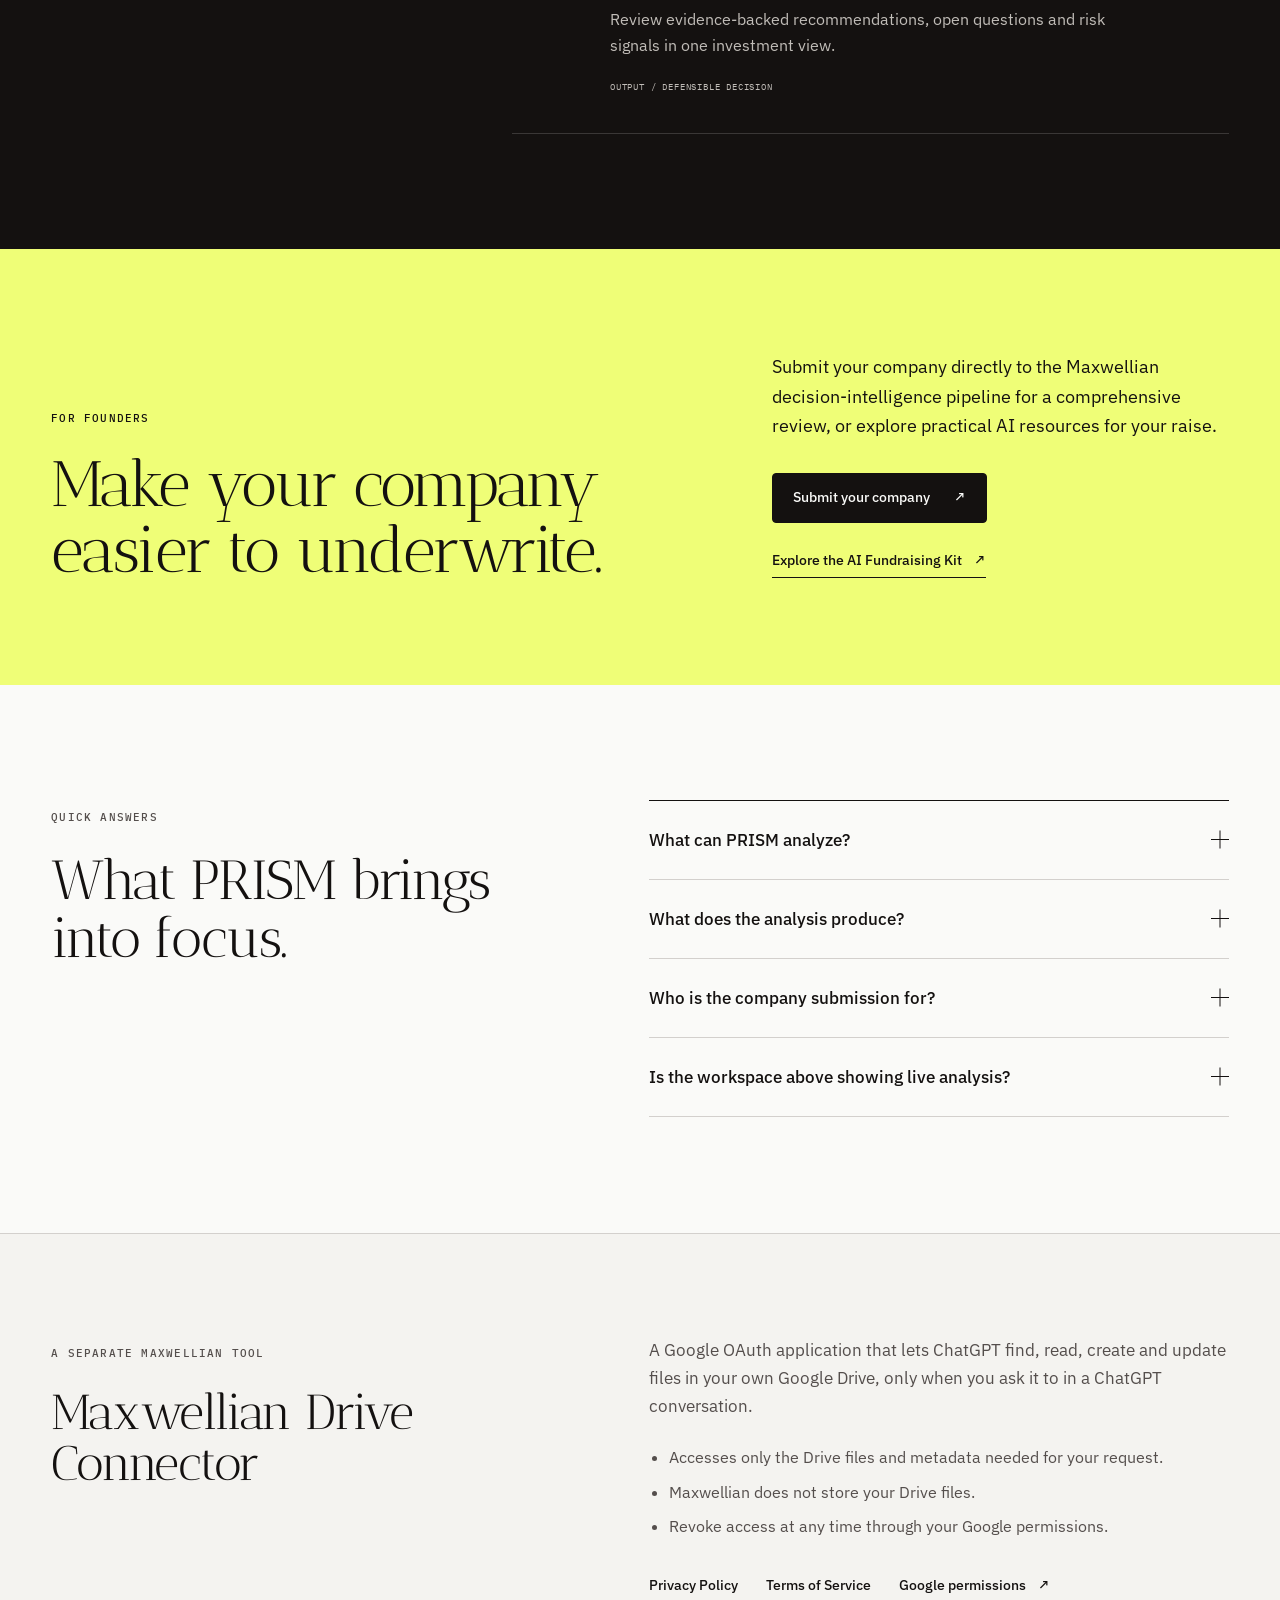
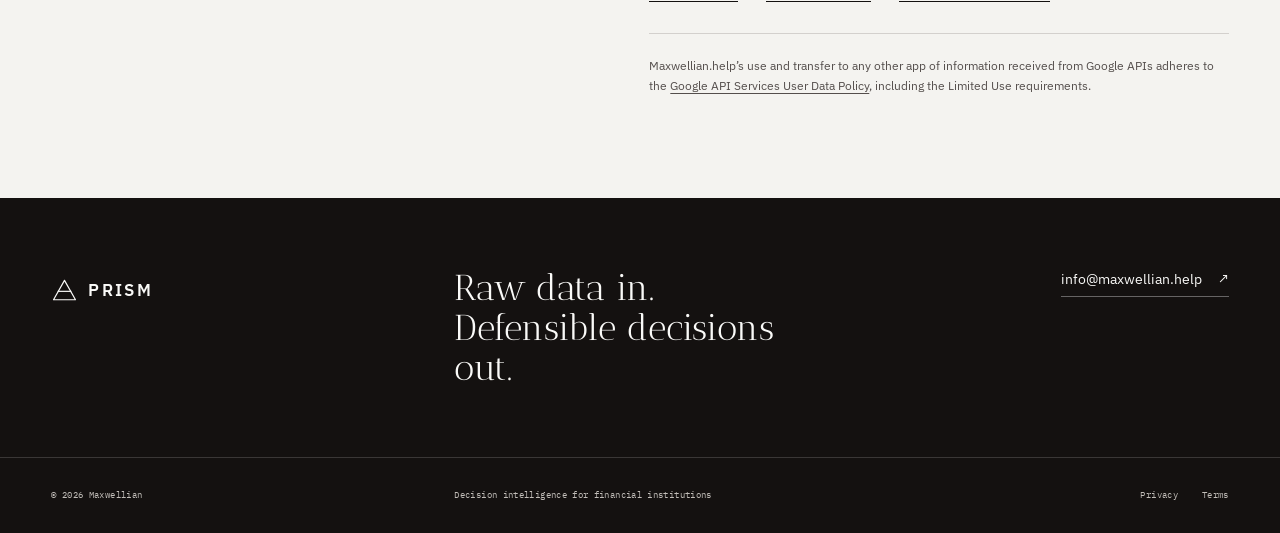
==== commit c6f9099e: "Add files via upload" ====
--- a/index.html
+++ b/index.html
@@ -1,164 +1,201 @@
 <!doctype html>
 <html lang="en">
 <head>
-<meta charset="utf-8">
-<meta name="viewport" content="width=device-width, initial-scale=1">
-<title>PRISM | Decision Intelligence for Financial Institutions</title>
-<meta name="description" content="PRISM turns raw data into causal, evidence-backed investment intelligence. Automate due diligence, model risk and rank your pipeline.">
-<meta name="color-scheme" content="dark">
-<link rel="preconnect" href="https://fonts.googleapis.com">
-<link rel="preconnect" href="https://fonts.gstatic.com" crossorigin>
-<link href="https://fonts.googleapis.com/css2?family=Instrument+Serif&family=Inter:wght@400;500;600&display=swap" rel="stylesheet">
-<style>
-:root{--bg:#0a0b10;--bg2:#10131c;--ink:#eef1f6;--mute:#9aa3b5;--line:rgba(255,255,255,.1);--glass:rgba(255,255,255,.04);--blue:#2563eb;--blue2:#5b8cff;--green:#10b981}
-*{box-sizing:border-box}
-html{scroll-behavior:smooth;scroll-padding-top:5rem}
-body{margin:0;background:var(--bg);color:var(--ink);font:17px/1.65 Inter,system-ui,-apple-system,"Segoe UI",sans-serif;-webkit-font-smoothing:antialiased;background-image:radial-gradient(60rem 30rem at 85% -10%,rgba(37,99,235,.18),transparent 60%)}
-a{color:var(--blue2)}
-a:focus-visible,.btn:focus-visible{outline:3px solid var(--blue2);outline-offset:3px}
-.wrap{max-width:68rem;margin:0 auto;padding:0 1.25rem}
-h1,h2,h3{font-family:"Instrument Serif",Georgia,"Times New Roman",serif;font-weight:400;line-height:1.1;margin:0}
-h1{font-size:clamp(2.6rem,7vw,4.6rem);letter-spacing:-.015em}
-h2{font-size:clamp(2rem,4.5vw,3rem);letter-spacing:-.01em}
-h3{font-size:1.55rem}
-p{margin:0}
-header.nav{position:sticky;top:0;z-index:10;background:rgba(10,11,16,.72);backdrop-filter:blur(14px);-webkit-backdrop-filter:blur(14px);border-bottom:1px solid var(--line)}
-header.nav .wrap{display:flex;align-items:center;justify-content:space-between;gap:1rem;height:4rem}
-.logo{display:flex;align-items:center;gap:.6rem;font-weight:600;letter-spacing:.14em;color:var(--ink);text-decoration:none}
-.nav nav{display:flex;align-items:center;gap:1.5rem}
-.nav nav a{color:var(--mute);text-decoration:none;font-size:.95rem}
-.nav nav a:hover{color:var(--ink)}
-.btn{display:inline-block;padding:.8rem 1.4rem;border-radius:8px;font-weight:600;text-decoration:none;background:var(--blue);color:#fff;border:1px solid var(--blue);transition:background .2s}
-.btn:hover{background:#1d4fd0}
-.btn.ghost{background:transparent;color:var(--ink);border-color:var(--line)}
-.btn.ghost:hover{background:var(--glass)}
-.btn.sm{padding:.5rem 1rem;font-size:.9rem;color:#fff}
-.hero{display:grid;gap:2.5rem;padding:4.5rem 0 4rem;align-items:center}
-.hero p.lead{color:var(--mute);font-size:1.2rem;max-width:34rem;margin:1.25rem 0 2rem}
-.cta{display:flex;flex-wrap:wrap;gap:.9rem}
-.viz svg{width:100%;height:auto;display:block}
-.beam{stroke-dasharray:260;stroke-dashoffset:260;animation:draw 1.6s .5s ease-out forwards}
-.beam.b2{animation-delay:.7s}.beam.b3{animation-delay:.9s}
-@keyframes draw{to{stroke-dashoffset:0}}
-section{padding:5.5rem 0}
-.why{border-top:1px solid var(--line)}
-.why .grid{display:grid;gap:3rem}
-.why .problem{color:var(--mute);font-size:1.25rem}
-.why .solution{font-family:"Instrument Serif",Georgia,serif;font-size:clamp(1.6rem,3.2vw,2.3rem);line-height:1.25}
-.why .tag{display:block;color:var(--blue2);font-size:.95rem;font-weight:600;margin-bottom:.6rem}
-.sec-head{margin-bottom:2.5rem;max-width:36rem}
-.cards{display:grid;gap:1.25rem}
-.card{background:var(--glass);border:1px solid var(--line);border-radius:14px;padding:1.75rem;backdrop-filter:blur(16px);-webkit-backdrop-filter:blur(16px)}
-.card svg{width:34px;height:34px;stroke:var(--green);fill:none;stroke-width:1.6;stroke-linecap:round;stroke-linejoin:round;margin-bottom:1.1rem}
-.card p{color:var(--mute);margin-top:.6rem}
-.steps{display:grid;gap:0;border-top:1px solid var(--line)}
-.step{display:grid;grid-template-columns:3rem 1fr;gap:1rem;padding:1.6rem 0;border-bottom:1px solid var(--line)}
-.step .n{font-family:"Instrument Serif",Georgia,serif;font-size:2rem;color:var(--blue2);line-height:1}
-.step p{color:var(--mute);margin-top:.35rem;max-width:30rem}
-.founders{background:var(--bg2);border-top:1px solid var(--line);border-bottom:1px solid var(--line);text-align:center}
-.founders p{color:var(--mute);max-width:34rem;margin:1.1rem auto 2rem;font-size:1.15rem}
-.btn.lg{padding:1rem 2rem;font-size:1.05rem}
-.drive .box{background:var(--glass);border:1px solid var(--line);border-radius:14px;padding:2rem}
-.drive p{color:var(--mute);margin-top:.9rem;max-width:44rem}
-.drive ul{color:var(--mute);padding-left:1.2rem;margin:.9rem 0 0}
-.drive .small{font-size:.95rem}
-footer{border-top:1px solid var(--line);padding:2.5rem 0 3rem;color:var(--mute);font-size:.95rem}
-footer .wrap{display:flex;flex-wrap:wrap;gap:1rem 2rem;justify-content:space-between;align-items:center}
-footer a{color:var(--mute);margin-right:1.25rem}
-footer a:hover{color:var(--ink)}
-.reveal{opacity:0;transform:translateY(14px);transition:opacity .7s ease,transform .7s ease}
-.reveal.in{opacity:1;transform:none}
-.no-js .reveal{opacity:1;transform:none}
-@media(min-width:56rem){.hero{grid-template-columns:1.05fr 1fr}.why .grid{grid-template-columns:1fr 1.3fr}.cards{grid-template-columns:repeat(3,1fr)}.steps{grid-template-columns:repeat(3,1fr);border-top:0}.step{grid-template-columns:1fr;border-bottom:0;border-top:1px solid var(--line);padding-right:2rem}}
-@media(max-width:40rem){.nav nav a:not(.btn){display:none}}
-@media(prefers-reduced-motion:reduce){html{scroll-behavior:auto}.beam{animation:none;stroke-dashoffset:0}.reveal{opacity:1;transform:none;transition:none}}
-</style>
+  <meta charset="utf-8">
+  <meta name="viewport" content="width=device-width, initial-scale=1">
+  <title>PRISM by Maxwellian | Evidence-Led Investment Intelligence</title>
+  <meta name="description" content="PRISM turns pitch decks, financial models and CRM records into traceable diligence, risk analysis and investment intelligence.">
+  <meta name="theme-color" content="#fafafa">
+  <meta name="color-scheme" content="light">
+  <link rel="canonical" href="https://maxwellian.help/">
+  <link rel="icon" href="favicon.svg" type="image/svg+xml">
+  <link rel="preconnect" href="https://fonts.googleapis.com">
+  <link rel="preconnect" href="https://fonts.gstatic.com" crossorigin>
+  <link href="https://fonts.googleapis.com/css2?family=Antic+Didone&family=IBM+Plex+Mono:wght@400;500&family=IBM+Plex+Sans:wght@400;450;500;600&display=swap" rel="stylesheet">
+  <link rel="stylesheet" href="styles.css">
+  <meta property="og:type" content="website">
+  <meta property="og:site_name" content="PRISM by Maxwellian">
+  <meta property="og:title" content="Investment decisions, with the evidence attached.">
+  <meta property="og:description" content="Traceable diligence, risk analysis and pipeline intelligence for modern investment teams.">
+  <meta property="og:url" content="https://maxwellian.help/">
+  <meta property="og:image" content="https://maxwellian.help/og-image.png">
+  <meta property="og:image:width" content="1200">
+  <meta property="og:image:height" content="630">
+  <meta name="twitter:card" content="summary_large_image">
+  <meta name="twitter:title" content="PRISM by Maxwellian">
+  <meta name="twitter:description" content="Investment decisions, with the evidence attached.">
+  <meta name="twitter:image" content="https://maxwellian.help/og-image.png">
+  <script type="application/ld+json">
+  {"@context":"https://schema.org","@graph":[{"@type":"Organization","name":"Maxwellian","url":"https://maxwellian.help/","email":"info@maxwellian.help","brand":{"@type":"Brand","name":"PRISM"}},{"@type":"WebSite","name":"PRISM by Maxwellian","url":"https://maxwellian.help/","description":"Evidence-led decision intelligence for investment teams."}]}
+  </script>
 </head>
-<body class="no-js">
-<header class="nav"><div class="wrap">
-<a class="logo" href="#top" aria-label="PRISM home"><svg width="24" height="24" viewBox="0 0 24 24" aria-hidden="true"><path d="M12 3 22 20H2z" fill="none" stroke="#5b8cff" stroke-width="1.8" stroke-linejoin="round"/></svg>PRISM</a>
-<nav><a href="#capabilities">Capabilities</a><a href="#process">Process</a><a href="#founders">Founders</a><a href="#drive-connector">Drive Connector</a><a class="btn sm" href="https://maxwellian.decilehub.com/submit_your_company">Submit a company</a></nav>
-</div></header>
-
-<main id="top">
-<div class="wrap hero">
-<div>
-<h1>Decision intelligence for the modern financial institution.</h1>
-<p class="lead">PRISM transforms raw data into actionable, causal investment intelligence. Automate due diligence, mitigate risk and surface high-conviction opportunities with AI.</p>
-<div class="cta"><a class="btn" href="https://maxwellian.decilehub.com/submit_your_company">Submit your company for review</a><a class="btn ghost" href="https://notion.notion.site/The-AI-Fundraising-Kit-281efdeead058156bd19e58435c270aa">Explore the AI Fundraising Kit</a></div>
-</div>
-<div class="viz" role="img" aria-label="Scattered data points converge into a prism and leave as three clear outputs: risk, evidence and decision.">
-<svg viewBox="0 0 560 400" aria-hidden="true">
-<defs>
-<linearGradient id="g1" x1="0" x2="1"><stop offset="0" stop-color="#2563eb"/><stop offset="1" stop-color="#5b8cff"/></linearGradient>
-<linearGradient id="g2" x1="0" x2="1"><stop offset="0" stop-color="#10b981"/><stop offset="1" stop-color="#6ee7b7"/></linearGradient>
-<linearGradient id="g3" x1="0" x2="1"><stop offset="0" stop-color="#8b5cf6"/><stop offset="1" stop-color="#c4b5fd"/></linearGradient>
-<linearGradient id="face" x1="0" y1="0" x2="1" y2="1"><stop offset="0" stop-color="rgba(255,255,255,.14)"/><stop offset="1" stop-color="rgba(255,255,255,.02)"/></linearGradient>
-</defs>
-<g stroke="rgba(255,255,255,.18)" stroke-width="1">
-<line x1="22" y1="70" x2="222" y2="195"/><line x1="48" y1="130" x2="222" y2="195"/><line x1="18" y1="190" x2="222" y2="195"/><line x1="60" y1="250" x2="222" y2="195"/><line x1="30" y1="320" x2="222" y2="195"/><line x1="110" y1="95" x2="222" y2="195"/><line x1="120" y1="300" x2="222" y2="195"/>
-</g>
-<g fill="#9aa3b5"><circle cx="22" cy="70" r="3"/><circle cx="48" cy="130" r="2.5"/><circle cx="18" cy="190" r="3.5"/><circle cx="60" cy="250" r="2.5"/><circle cx="30" cy="320" r="3"/><circle cx="110" cy="95" r="2"/><circle cx="120" cy="300" r="2.5"/></g>
-<polygon points="280,90 390,290 170,290" fill="url(#face)" stroke="rgba(255,255,255,.55)" stroke-width="1.5" stroke-linejoin="round"/>
-<line x1="222" y1="195" x2="338" y2="195" stroke="#fff" stroke-opacity=".8" stroke-width="2"/>
-<g fill="none" stroke-width="3" stroke-linecap="round">
-<path class="beam" d="M338 195 L520 120" stroke="url(#g1)"/>
-<path class="beam b2" d="M338 195 L520 200" stroke="url(#g2)"/>
-<path class="beam b3" d="M338 195 L520 280" stroke="url(#g3)"/>
-</g>
-<g font-family="Inter,system-ui,sans-serif" font-size="13" fill="#eef1f6"><text x="440" y="108">Risk score</text><text x="440" y="190">Evidence</text><text x="440" y="300">Decision</text></g>
-</svg>
-</div>
-</div>
-
-<section class="why"><div class="wrap grid">
-<p class="problem reveal"><span class="tag">The problem</span>The modern financial landscape is drowning in unstructured data. Manual due diligence is slow, biased and often misses critical red flags.</p>
-<p class="solution reveal"><span class="tag" style="font-family:Inter,system-ui,sans-serif">The solution</span>PRISM is the intelligent layer between data and decision. Autonomous AI agents continuously analyze, forecast and optimize your pipeline, turning raw market data into investment intelligence in real time.</p>
-</div></section>
-
-<section id="capabilities"><div class="wrap">
-<div class="sec-head reveal"><h2>Built for capital allocation decisions.</h2></div>
-<div class="cards">
-<article class="card reveal"><svg viewBox="0 0 24 24" aria-hidden="true"><circle cx="11" cy="11" r="7"/><path d="m20 20-4-4M8 11h6M11 8v6"/></svg><h3>Automated due diligence</h3><p>Deep-dive analysis of financial health, market positioning and team competency in seconds.</p></article>
-<article class="card reveal"><svg viewBox="0 0 24 24" aria-hidden="true"><path d="M12 3 3 20h18z"/><path d="M12 10v4M12 17v.01"/></svg><h3>Causal risk modeling</h3><p>Identify hidden vulnerabilities and simulate outcomes before capital is deployed.</p></article>
-<article class="card reveal"><svg viewBox="0 0 24 24" aria-hidden="true"><path d="M4 6h16M4 12h10M4 18h6"/><path d="m16 15 2 2 3-4"/></svg><h3>Pipeline intelligence</h3><p>Score, rank and track inbound opportunities with AI-driven precision, integrating with your existing CRM.</p></article>
-</div></div></section>
-
-<section id="process" style="padding-top:1rem"><div class="wrap">
-<div class="sec-head reveal"><h2>From raw inputs to a defensible decision.</h2></div>
-<div class="steps">
-<div class="step reveal"><span class="n">1</span><div><h3>Ingest</h3><p>Connect your data sources: CRM, pitch decks and financial models.</p></div></div>
-<div class="step reveal"><span class="n">2</span><div><h3>Analyze</h3><p>PRISM’s AI agents run deep, multi-modal due diligence.</p></div></div>
-<div class="step reveal"><span class="n">3</span><div><h3>Decide</h3><p>Receive evidence-backed recommendations and risk scores.</p></div></div>
-</div></div></section>
-
-<section id="founders" class="founders"><div class="wrap reveal">
-<h2>Ready to be analyzed?</h2>
-<p>Submit your company directly to the Maxwellian AI Decision Intelligence pipeline for a comprehensive, unbiased review.</p>
-<a class="btn lg" href="https://maxwellian.decilehub.com/submit_your_company">Submit your proposal to Decile Hub</a>
-</div></section>
-
-<section id="drive-connector" class="drive"><div class="wrap"><div class="box reveal">
-<h2>Maxwellian Drive Connector</h2>
-<p>A Google OAuth application from Maxwellian that lets ChatGPT find, read, create and update files in your own Google Drive, only when you ask it to in a ChatGPT conversation.</p>
-<ul><li>Accesses only the Drive files and metadata needed for the request you make.</li><li>Maxwellian does not store your Drive files.</li><li>Revoke access at any time at <a href="https://myaccount.google.com/permissions">myaccount.google.com/permissions</a>.</li></ul>
-<p class="small">Read the <a href="privacy.html">Privacy Policy</a> and <a href="terms.html">Terms of Service</a>. Maxwellian.help’s use and transfer to any other app of information received from Google APIs will adhere to the <a href="https://developers.google.com/terms/api-services-user-data-policy">Google API Services User Data Policy</a>, including the Limited Use requirements.</p>
-</div></div></section>
-</main>
-
-<footer><div class="wrap">
-<div><strong style="letter-spacing:.14em;color:var(--ink)">PRISM</strong><br>© 2026 Maxwellian</div>
-<div><a href="mailto:info@maxwellian.help">info@maxwellian.help</a><a href="privacy.html">Privacy Policy</a><a href="terms.html">Terms of Service</a></div>
-</div></footer>
-
-<script>
-(function(){
-var b=document.body;b.classList.remove('no-js');
-var els=document.querySelectorAll('.reveal');
-if(!('IntersectionObserver' in window)){els.forEach(function(e){e.classList.add('in')});return}
-var io=new IntersectionObserver(function(es){es.forEach(function(x){if(x.isIntersecting){x.target.classList.add('in');io.unobserve(x.target)}})},{threshold:.15});
-els.forEach(function(e){io.observe(e)});
-})();
-</script>
+<body>
+  <a class="skip-link" href="#main">Skip to content</a>
+  <header class="site-header" data-header>
+    <div class="shell header-inner">
+      <a class="brand" href="#top" aria-label="PRISM home">
+        <svg class="brand-mark" viewBox="0 0 32 32" aria-hidden="true"><path d="M16 4 29 27H3Z"/><path d="M8 17h16"/></svg>
+        <span>PRISM</span><small>BY MAXWELLIAN</small>
+      </a>
+      <button class="nav-toggle" type="button" aria-expanded="false" aria-controls="site-nav" aria-label="Open navigation" data-nav-toggle>
+        <span></span><span></span>
+      </button>
+      <nav class="site-nav" id="site-nav" aria-label="Primary navigation" data-nav>
+        <a href="#product">Product</a>
+        <a href="#method">Method</a>
+        <a href="#founders">For founders</a>
+        <a href="#drive-connector">Drive Connector</a>
+        <a class="button button-small" href="https://maxwellian.decilehub.com/submit_your_company" target="_blank" rel="noopener noreferrer">Submit a company <span aria-hidden="true">↗</span></a>
+      </nav>
+    </div>
+  </header>
+
+  <main id="main">
+    <section class="hero" id="top" aria-labelledby="hero-title">
+      <div class="shell hero-grid">
+        <div class="hero-copy">
+          <p class="eyebrow"><span class="status-dot"></span> PRISM / DECISION INTELLIGENCE</p>
+          <h1 id="hero-title">Investment decisions, <span>with the evidence attached.</span></h1>
+          <p class="hero-lead">PRISM turns pitch decks, financial models and CRM records into traceable diligence—so investment teams can interrogate risk, compare opportunities and defend the decision.</p>
+          <div class="hero-actions">
+            <a class="button" href="#product">Explore the workspace <span aria-hidden="true">↓</span></a>
+            <a class="text-link" href="https://maxwellian.decilehub.com/submit_your_company" target="_blank" rel="noopener noreferrer">Submit a company <span aria-hidden="true">↗</span></a>
+          </div>
+          <p class="hero-note">From unstructured inputs to a defensible investment view.</p>
+        </div>
+
+        <div class="workspace" aria-label="Interactive illustrative PRISM workspace">
+          <div class="workspace-topbar">
+            <div><span class="workspace-kicker">ILLUSTRATIVE WORKSPACE</span><strong>Northstar Systems</strong></div>
+            <span class="workspace-stage">SERIES B / REVIEW</span>
+          </div>
+          <div class="workspace-tabs" role="tablist" aria-label="Workspace views">
+            <button type="button" role="tab" id="tab-decision" aria-controls="panel-decision" aria-selected="true" tabindex="0" data-tab="decision">Decision</button>
+            <button type="button" role="tab" id="tab-evidence" aria-controls="panel-evidence" aria-selected="false" tabindex="-1" data-tab="evidence">Evidence</button>
+            <button type="button" role="tab" id="tab-risks" aria-controls="panel-risks" aria-selected="false" tabindex="-1" data-tab="risks">Open risks <span>2</span></button>
+          </div>
+          <div class="workspace-body">
+            <section class="workspace-panel" role="tabpanel" id="panel-decision" aria-labelledby="tab-decision" data-panel="decision">
+              <p class="panel-label">INVESTMENT SIGNAL</p>
+              <div class="signal-row"><h2>Promising, with two open questions.</h2><span class="signal-badge">REVIEW</span></div>
+              <div class="coverage"><div><span>Evidence coverage</span><strong>18 sources mapped</strong></div><div class="coverage-track" aria-hidden="true"><span></span></div></div>
+              <div class="synthesis">
+                <p class="panel-label">LATEST SYNTHESIS</p>
+                <p>Revenue quality is supported by the financial model. Customer concentration still needs verification before the investment committee review.</p>
+                <div class="source-tags"><span>Financial model · Sheet 4</span><span>Pitch deck · p. 18</span></div>
+              </div>
+            </section>
+            <section class="workspace-panel" role="tabpanel" id="panel-evidence" aria-labelledby="tab-evidence" data-panel="evidence" hidden>
+              <p class="panel-label">TRACEABLE CLAIMS</p>
+              <div class="evidence-list">
+                <article><span class="evidence-index">01</span><div><h2>Revenue growth is supported.</h2><p>Model outputs and management presentation tell a consistent story.</p><span class="source-line">Financial model · Sheet 4</span></div><span class="evidence-state">MAPPED</span></article>
+                <article><span class="evidence-index">02</span><div><h2>Retention claim needs context.</h2><p>The deck reports retention without a cohort definition.</p><span class="source-line">Pitch deck · p. 12</span></div><span class="evidence-state review">CHECK</span></article>
+                <article><span class="evidence-index">03</span><div><h2>Pipeline stage is inconsistent.</h2><p>Two CRM opportunities use different qualification criteria.</p><span class="source-line">CRM export · 3 records</span></div><span class="evidence-state review">CHECK</span></article>
+              </div>
+            </section>
+            <section class="workspace-panel" role="tabpanel" id="panel-risks" aria-labelledby="tab-risks" data-panel="risks" hidden>
+              <p class="panel-label">OPEN QUESTIONS</p>
+              <div class="risk-list">
+                <article><div class="risk-heading"><h2>Customer concentration</h2><span class="risk-level">HIGH</span></div><p>Verify revenue exposure and renewal terms for the three largest accounts.</p><div class="risk-meta"><span>Owner / Diligence</span><span>2 sources</span></div></article>
+                <article><div class="risk-heading"><h2>Margin sensitivity</h2><span class="risk-level medium">MEDIUM</span></div><p>Test gross-margin assumptions against changes in infrastructure cost.</p><div class="risk-meta"><span>Owner / Finance</span><span>1 model</span></div></article>
+              </div>
+            </section>
+          </div>
+          <div class="workspace-footer"><span class="mini-prism" aria-hidden="true">△</span> Every conclusion keeps its source.<span>DEMO DATA</span></div>
+        </div>
+      </div>
+    </section>
+
+    <div class="source-rail" aria-label="Example PRISM inputs and output">
+      <div class="shell source-rail-inner">
+        <span class="rail-label">RAW INPUTS</span>
+        <span>Pitch decks</span><span>Financial models</span><span>CRM records</span><span>Market data</span>
+        <svg viewBox="0 0 46 16" aria-hidden="true"><path d="M1 8h42M36 2l7 6-7 6"/></svg>
+        <strong>Defensible decision</strong>
+      </div>
+    </div>
+
+    <section class="manifesto" aria-labelledby="manifesto-title">
+      <div class="shell editorial-grid">
+        <p class="section-label">THE PROBLEM</p>
+        <div>
+          <h2 id="manifesto-title">Diligence doesn’t need more noise. It needs a clearer chain from <span>claim → evidence → decision.</span></h2>
+          <div class="manifesto-copy"><p>Critical context is scattered across documents, spreadsheets and pipeline notes. PRISM brings those fragments into one analytical layer, helping teams find the signal and see what supports it.</p></div>
+        </div>
+      </div>
+    </section>
+
+    <section class="product-section" id="product" aria-labelledby="product-title">
+      <div class="shell">
+        <div class="section-heading editorial-grid">
+          <p class="section-label">THE WORKSPACE</p>
+          <div><h2 id="product-title">Interrogate the decision.<br>Not just the deck.</h2><p>Move from a high-level investment view to the exact source behind a claim—without losing the thread of the analysis.</p></div>
+        </div>
+        <div class="capability-list">
+          <article class="capability">
+            <span class="capability-number">01</span>
+            <h3>Evidence-backed diligence</h3>
+            <p>Surface material claims across financial health, market position and team context, then connect each conclusion to its supporting inputs.</p>
+            <div class="capability-detail" aria-label="Claim evidence and decision flow"><span>CLAIM</span><i></i><span>EVIDENCE</span><i></i><strong>DECISION</strong></div>
+          </article>
+          <article class="capability">
+            <span class="capability-number">02</span>
+            <h3>Causal risk modeling</h3>
+            <p>Identify hidden vulnerabilities, examine the assumptions behind a thesis and simulate where outcomes may change before capital is deployed.</p>
+            <div class="risk-diagram" aria-hidden="true"><span>Assumption</span><b></b><span>Pressure point</span><b></b><span>Outcome</span></div>
+          </article>
+          <article class="capability">
+            <span class="capability-number">03</span>
+            <h3>Pipeline intelligence</h3>
+            <p>Score, rank and track inbound opportunities with a consistent analytical frame that complements your existing CRM workflow.</p>
+            <div class="pipeline-diagram" aria-hidden="true"><span style="--w:88%"><b>Opportunity A</b><i>01</i></span><span style="--w:68%"><b>Opportunity B</b><i>02</i></span><span style="--w:48%"><b>Opportunity C</b><i>03</i></span></div>
+          </article>
+        </div>
+      </div>
+    </section>
+
+    <section class="method-section" id="method" aria-labelledby="method-title">
+      <div class="shell method-grid">
+        <div class="method-intro"><p class="section-label light">THE METHOD</p><h2 id="method-title">A clear chain of reasoning.</h2><p>PRISM is the intelligent layer between raw information and an investment decision.</p></div>
+        <ol class="method-steps">
+          <li><span>01</span><div><h3>Ingest</h3><p>Connect CRM records, pitch decks and financial models. Start with the information your team already uses.</p><small>INPUT / UNSTRUCTURED DATA</small></div></li>
+          <li><span>02</span><div><h3>Analyze</h3><p>Run multi-modal diligence to extract claims, assess risk and connect conclusions to source material.</p><small>PROCESS / EVIDENCE MAPPING</small></div></li>
+          <li><span>03</span><div><h3>Decide</h3><p>Review evidence-backed recommendations, open questions and risk signals in one investment view.</p><small>OUTPUT / DEFENSIBLE DECISION</small></div></li>
+        </ol>
+      </div>
+    </section>
+
+    <section class="founder-section" id="founders" aria-labelledby="founder-title">
+      <div class="shell founder-grid">
+        <div><p class="section-label">FOR FOUNDERS</p><h2 id="founder-title">Make your company easier to underwrite.</h2></div>
+        <div class="founder-copy"><p>Submit your company directly to the Maxwellian decision-intelligence pipeline for a comprehensive review, or explore practical AI resources for your raise.</p><div class="founder-actions"><a class="button button-dark" href="https://maxwellian.decilehub.com/submit_your_company" target="_blank" rel="noopener noreferrer">Submit your company <span aria-hidden="true">↗</span></a><a class="text-link" href="https://notion.notion.site/The-AI-Fundraising-Kit-281efdeead058156bd19e58435c270aa" target="_blank" rel="noopener noreferrer">Explore the AI Fundraising Kit <span aria-hidden="true">↗</span></a></div></div>
+      </div>
+    </section>
+
+    <section class="questions-section" aria-labelledby="questions-title">
+      <div class="shell questions-grid">
+        <div><p class="section-label">QUICK ANSWERS</p><h2 id="questions-title">What PRISM brings into focus.</h2></div>
+        <div class="accordion-list">
+          <details><summary>What can PRISM analyze?<span aria-hidden="true"></span></summary><p>PRISM is designed to work across pitch decks, financial models, CRM records and market data, depending on the sources connected to your workflow.</p></details>
+          <details><summary>What does the analysis produce?<span aria-hidden="true"></span></summary><p>Evidence-backed recommendations, risk signals and pipeline intelligence—organized so your team can move from a conclusion back to its supporting material.</p></details>
+          <details><summary>Who is the company submission for?<span aria-hidden="true"></span></summary><p>Founders can submit their company to Maxwellian through Decile Hub for review. The secure submission form opens in a new tab.</p></details>
+          <details><summary>Is the workspace above showing live analysis?<span aria-hidden="true"></span></summary><p>No. Northstar Systems is an illustrative company and the workspace uses demo data to explain the intended PRISM workflow.</p></details>
+        </div>
+      </div>
+    </section>
+
+    <section class="drive-section" id="drive-connector" aria-labelledby="drive-title">
+      <div class="shell drive-grid">
+        <div><p class="section-label">A SEPARATE MAXWELLIAN TOOL</p><h2 id="drive-title">Maxwellian Drive Connector</h2></div>
+        <div class="drive-copy"><p>A Google OAuth application that lets ChatGPT find, read, create and update files in your own Google Drive, only when you ask it to in a ChatGPT conversation.</p><ul><li>Accesses only the Drive files and metadata needed for your request.</li><li>Maxwellian does not store your Drive files.</li><li>Revoke access at any time through your Google permissions.</li></ul><div class="legal-links"><a class="text-link" href="privacy.html">Privacy Policy</a><a class="text-link" href="terms.html">Terms of Service</a><a class="text-link" href="https://myaccount.google.com/permissions" target="_blank" rel="noopener noreferrer">Google permissions <span aria-hidden="true">↗</span></a></div><p class="fine-print">Maxwellian.help’s use and transfer to any other app of information received from Google APIs adheres to the <a href="https://developers.google.com/terms/api-services-user-data-policy" target="_blank" rel="noopener noreferrer">Google API Services User Data Policy</a>, including the Limited Use requirements.</p></div>
+      </div>
+    </section>
+  </main>
+
+  <footer class="site-footer">
+    <div class="shell footer-top"><a class="brand footer-brand" href="#top" aria-label="PRISM home"><svg class="brand-mark" viewBox="0 0 32 32" aria-hidden="true"><path d="M16 4 29 27H3Z"/><path d="M8 17h16"/></svg><span>PRISM</span></a><p>Raw data in.<br>Defensible decisions out.</p><a class="footer-email" href="mailto:info@maxwellian.help">info@maxwellian.help <span aria-hidden="true">↗</span></a></div>
+    <div class="shell footer-bottom"><span>© 2026 Maxwellian</span><span>Decision intelligence for financial institutions</span><nav aria-label="Legal"><a href="privacy.html">Privacy</a><a href="terms.html">Terms</a></nav></div>
+  </footer>
+  <script src="src/main.js" defer></script>
 </body>
 </html>
--- a/styles.css
+++ b/styles.css
@@ -0,0 +1,347 @@
+/* Primitive → semantic → component tokens */
+:root{
+  --p-paper:oklch(0.984 0.002 95);       /* #fafafa */
+  --p-ink:oklch(0.18 0.005 30);          /* #181616 */
+  --p-lime:oklch(0.96 0.16 115);         /* #e9ff96 */
+  --p-periwinkle:oklch(0.54 0.09 285);   /* #6d6fbf */
+  --p-muted:oklch(0.43 0.008 45);
+  --p-line:oklch(0.86 0.006 70);
+  --p-dark-muted:oklch(0.80 0.008 70);
+  --surface-page:var(--p-paper);
+  --surface-inverse:var(--p-ink);
+  --surface-accent:var(--p-lime);
+  --text-primary:var(--p-ink);
+  --text-secondary:var(--p-muted);
+  --text-inverse:var(--p-paper);
+  --border-default:var(--p-line);
+  --action-primary:var(--p-ink);
+  --action-accent:var(--p-lime);
+  --focus-color:var(--p-periwinkle);
+  --shell:1380px;
+  --gutter:clamp(20px,4vw,64px);
+  --display:"Antic Didone",Georgia,serif;
+  --sans:"IBM Plex Sans",Arial,sans-serif;
+  --mono:"IBM Plex Mono",monospace;
+}
+*{box-sizing:border-box}
+html{scroll-behavior:smooth;scroll-padding-top:96px}
+body{margin:0;background:var(--surface-page);color:var(--text-primary);font:16px/1.65 var(--sans);-webkit-font-smoothing:antialiased;overflow-x:hidden}
+body,button,a{-webkit-tap-highlight-color:transparent}
+a{color:inherit;text-decoration:none}
+button{font:inherit}
+button,a{touch-action:manipulation}
+button{cursor:pointer}
+svg{display:block}
+p,h1,h2,h3{margin:0}
+ul{margin:0}
+::selection{background:var(--surface-accent);color:var(--text-primary)}
+:focus-visible{outline:3px solid var(--focus-color);outline-offset:4px}
+[hidden]{display:none!important}
+.shell{width:min(100%,var(--shell));margin-inline:auto;padding-inline:var(--gutter)}
+.skip-link{position:fixed;left:16px;top:12px;z-index:50;padding:12px 18px;background:var(--surface-accent);color:var(--text-primary);transform:translateY(-160%);transition:transform .18s ease-out}
+.skip-link:focus{transform:translateY(0)}
+.eyebrow,.section-label,.workspace-kicker,.panel-label,.rail-label{font-family:var(--mono);font-size:11px;line-height:1.4;letter-spacing:.11em;font-weight:500}
+.section-label{padding-top:10px;color:var(--text-secondary)}
+.section-label.light{color:var(--p-dark-muted)}
+.status-dot{display:inline-block;width:7px;height:7px;margin-right:8px;border-radius:50%;background:var(--p-ink);vertical-align:1px}
+.button{min-height:50px;display:inline-flex;align-items:center;justify-content:center;gap:24px;padding:13px 20px;background:var(--action-primary);color:var(--text-inverse);border:1px solid var(--action-primary);border-radius:4px;font-size:14px;font-weight:500;line-height:1.4;transition:transform .18s ease-out,background-color .18s ease-out,color .18s ease-out}
+.button:hover{transform:translateY(-2px);background:oklch(0.28 0.005 30)}
+.button:active{transform:translateY(0)}
+.button-small{min-height:42px;padding:10px 15px;gap:12px;font-size:13px}
+.button-dark{background:var(--p-ink);color:var(--p-paper)}
+.button-dark:hover{background:oklch(0.28 0.005 30)}
+.text-link{position:relative;display:inline-flex;align-items:center;gap:12px;min-height:44px;font-size:14px;font-weight:500}
+.text-link::after{content:"";position:absolute;left:0;right:0;bottom:5px;height:1px;background:currentColor;transform-origin:right;transition:transform .22s ease-out}
+.text-link:hover::after{transform:scaleX(.35)}
+.site-header{position:sticky;top:0;z-index:20;background:color-mix(in oklab,var(--p-paper) 94%,transparent);border-bottom:1px solid var(--border-default);backdrop-filter:blur(16px);-webkit-backdrop-filter:blur(16px)}
+.header-inner{min-height:80px;display:flex;align-items:center;justify-content:space-between;gap:32px;position:relative}
+.brand{display:inline-flex;align-items:center;gap:10px;min-height:44px;white-space:nowrap}
+.brand-mark{width:27px;height:27px;fill:none;stroke:currentColor;stroke-width:1.4;stroke-linejoin:round}
+.brand>span{font-size:17px;font-weight:600;letter-spacing:.14em;line-height:1}
+.brand>small{padding-left:10px;border-left:1px solid var(--border-default);font-family:var(--mono);font-size:8px;line-height:1.3;letter-spacing:.08em;color:var(--text-secondary)}
+.site-nav{display:flex;align-items:center;gap:clamp(18px,2.2vw,36px)}
+.site-nav>a:not(.button){position:relative;display:inline-flex;align-items:center;min-height:44px;font-size:13px;color:var(--text-secondary)}
+.site-nav>a:not(.button)::after{content:"";position:absolute;left:0;right:0;bottom:6px;height:1px;background:var(--p-ink);transform:scaleX(0);transform-origin:right;transition:transform .2s ease-out}
+.site-nav>a:not(.button):hover{color:var(--text-primary)}
+.site-nav>a:not(.button):hover::after{transform:scaleX(1);transform-origin:left}
+.nav-toggle{display:none;width:46px;height:46px;padding:0;border:0;background:transparent;position:relative}
+.nav-toggle span{position:absolute;width:22px;height:1px;background:var(--p-ink);left:12px;top:19px;transition:transform .2s ease-out,top .2s ease-out}
+.nav-toggle span+span{top:27px}
+.nav-toggle[aria-expanded="true"] span{top:23px;transform:rotate(45deg)}
+.nav-toggle[aria-expanded="true"] span+span{top:23px;transform:rotate(-45deg)}
+.hero{padding-block:clamp(64px,7vw,112px)}
+.hero-grid{display:grid;grid-template-columns:minmax(0,1.02fr) minmax(480px,.98fr);gap:clamp(44px,6vw,96px);align-items:center}
+.hero-copy{padding-bottom:8px}
+.hero-copy .eyebrow{margin-bottom:30px}
+.hero h1{max-width:780px;font-family:var(--display);font-size:clamp(58px,6.3vw,96px);font-weight:400;line-height:.98;letter-spacing:-.035em;text-wrap:balance}
+.hero h1 span{display:inline;box-shadow:inset 0 -.11em 0 var(--surface-accent)}
+.hero-lead{max-width:620px;margin-top:32px;font-size:clamp(17px,1.25vw,20px);line-height:1.6;color:var(--text-secondary)}
+.hero-actions{display:flex;align-items:center;flex-wrap:wrap;gap:20px 28px;margin-top:36px}
+.hero-note{margin-top:28px;padding-top:20px;border-top:1px solid var(--border-default);max-width:480px;font-family:var(--mono);font-size:10px;letter-spacing:.06em;color:var(--text-secondary)}
+.workspace{min-width:0;background:var(--surface-inverse);color:var(--text-inverse);border-radius:6px;box-shadow:0 24px 70px oklch(0.18 0.005 30 / .13);overflow:hidden}
+.workspace-topbar{min-height:98px;padding:24px 26px;display:flex;align-items:center;justify-content:space-between;gap:16px;border-bottom:1px solid oklch(1 0 0 / .13)}
+.workspace-topbar>div{display:grid;gap:5px}
+.workspace-kicker{color:var(--p-dark-muted);font-size:9px}
+.workspace-topbar strong{font-size:18px;font-weight:500;letter-spacing:-.01em}
+.workspace-stage{padding:6px 8px;border:1px solid oklch(1 0 0 / .2);border-radius:3px;font-family:var(--mono);font-size:9px;letter-spacing:.08em;color:var(--p-dark-muted);white-space:nowrap}
+.workspace-tabs{height:56px;padding-inline:26px;display:flex;gap:30px;border-bottom:1px solid oklch(1 0 0 / .13)}
+.workspace-tabs button{height:56px;padding:0;border:0;border-bottom:2px solid transparent;background:transparent;color:var(--p-dark-muted);font-size:12px;transition:color .18s ease-out,border-color .18s ease-out}
+.workspace-tabs button:hover{color:var(--p-paper)}
+.workspace-tabs button[aria-selected="true"]{border-bottom-color:var(--p-lime);color:var(--p-paper)}
+.workspace-tabs button span{display:inline-grid;place-items:center;min-width:18px;height:18px;margin-left:5px;border-radius:50%;background:var(--p-lime);color:var(--p-ink);font-family:var(--mono);font-size:9px}
+.workspace :focus-visible{outline-color:var(--p-lime);outline-offset:-3px}
+.workspace-body{min-height:356px}
+.workspace-panel{padding:28px 26px 26px;animation:panel-in .22s ease-out}
+@keyframes panel-in{from{opacity:.35;transform:translateY(5px)}to{opacity:1;transform:none}}
+.panel-label{color:var(--p-dark-muted);font-size:9px}
+.signal-row{display:flex;align-items:flex-start;justify-content:space-between;gap:16px;margin-top:11px}
+.workspace-panel h2{font-family:var(--sans);font-size:23px;line-height:1.25;letter-spacing:-.025em;font-weight:450}
+.signal-row h2{max-width:340px}
+.signal-badge{flex:none;padding:5px 7px;background:var(--p-lime);color:var(--p-ink);border-radius:2px;font-family:var(--mono);font-size:8px;letter-spacing:.08em}
+.coverage{margin-top:28px}
+.coverage>div:first-child{display:flex;justify-content:space-between;gap:16px;font-size:11px;color:var(--p-dark-muted)}
+.coverage strong{font-weight:450;color:var(--p-paper)}
+.coverage-track{height:3px;margin-top:11px;background:oklch(1 0 0 / .13)}
+.coverage-track span{display:block;width:82%;height:100%;background:var(--p-lime)}
+.synthesis{margin-top:27px;padding-top:23px;border-top:1px solid oklch(1 0 0 / .13)}
+.synthesis>p:nth-child(2){margin-top:9px;color:var(--p-dark-muted);font-size:13px;line-height:1.55}
+.source-tags{display:flex;flex-wrap:wrap;gap:7px;margin-top:15px}
+.source-tags span{padding:5px 7px;border:1px solid oklch(1 0 0 / .16);border-radius:2px;color:var(--p-dark-muted);font-family:var(--mono);font-size:8px}
+.workspace-footer{min-height:50px;padding:14px 26px;display:flex;align-items:center;gap:8px;border-top:1px solid oklch(1 0 0 / .13);font-size:10px;color:var(--p-dark-muted)}
+.workspace-footer>span:last-child{margin-left:auto;font-family:var(--mono);font-size:8px;letter-spacing:.08em}
+.mini-prism{color:var(--p-lime);font-size:15px}
+.evidence-list{display:grid;margin-top:12px}
+.evidence-list article{display:grid;grid-template-columns:24px 1fr auto;gap:12px;padding:15px 0;border-bottom:1px solid oklch(1 0 0 / .12)}
+.evidence-list article:last-child{border-bottom:0}
+.evidence-index{font-family:var(--mono);font-size:9px;color:var(--p-dark-muted);padding-top:3px}
+.evidence-list h2{font-size:14px;font-weight:500;letter-spacing:0}
+.evidence-list p{margin-top:4px;color:var(--p-dark-muted);font-size:11px;line-height:1.45}
+.source-line{display:block;margin-top:7px;color:var(--p-paper);font-family:var(--mono);font-size:8px}
+.evidence-state{height:fit-content;padding:3px 5px;background:var(--p-lime);color:var(--p-ink);font-family:var(--mono);font-size:7px;letter-spacing:.06em}
+.evidence-state.review{background:transparent;border:1px solid var(--p-lime);color:var(--p-lime)}
+.risk-list{display:grid;gap:14px;margin-top:16px}
+.risk-list article{padding:18px;border:1px solid oklch(1 0 0 / .15);border-radius:3px}
+.risk-heading{display:flex;justify-content:space-between;gap:16px;align-items:center}
+.risk-heading h2{font-size:15px;font-weight:500;letter-spacing:0}
+.risk-level{font-family:var(--mono);font-size:8px;color:var(--p-lime)}
+.risk-level.medium{color:var(--p-dark-muted)}
+.risk-list p{margin-top:8px;color:var(--p-dark-muted);font-size:12px;line-height:1.5}
+.risk-meta{display:flex;justify-content:space-between;gap:12px;margin-top:15px;padding-top:11px;border-top:1px solid oklch(1 0 0 / .1);font-family:var(--mono);font-size:8px;color:var(--p-dark-muted)}
+.source-rail{border-block:1px solid var(--border-default)}
+.source-rail-inner{min-height:78px;display:flex;align-items:center;gap:clamp(16px,2.3vw,36px);font-size:12px;white-space:nowrap}
+.source-rail-inner>span:not(.rail-label){color:var(--text-secondary)}
+.source-rail-inner svg{width:44px;fill:none;stroke:var(--p-ink);stroke-width:1}
+.source-rail-inner strong{font-size:12px;font-weight:600}
+.rail-label{margin-right:auto;color:var(--text-primary)}
+.manifesto{padding-block:clamp(88px,10vw,156px)}
+.editorial-grid{display:grid;grid-template-columns:repeat(12,minmax(0,1fr));gap:24px}
+.editorial-grid>.section-label{grid-column:1/4}
+.editorial-grid>div{grid-column:4/13}
+.manifesto h2{max-width:1000px;font-family:var(--display);font-size:clamp(42px,4.5vw,68px);font-weight:400;line-height:1.08;letter-spacing:-.025em}
+.manifesto h2 span{box-shadow:inset 0 -.1em 0 var(--surface-accent)}
+.manifesto-copy{display:grid;grid-template-columns:1fr 1fr;margin-top:38px}
+.manifesto-copy p{grid-column:2;max-width:520px;color:var(--text-secondary);font-size:17px;line-height:1.7}
+.product-section{padding-bottom:clamp(88px,10vw,150px)}
+.section-heading{margin-bottom:70px}
+.section-heading h2,.questions-grid h2,.drive-grid h2{font-family:var(--display);font-size:clamp(44px,4.3vw,66px);font-weight:400;line-height:1.05;letter-spacing:-.025em}
+.section-heading>div>p{max-width:520px;margin-top:26px;margin-left:auto;color:var(--text-secondary);font-size:17px}
+.capability-list{border-top:1px solid var(--p-ink)}
+.capability{display:grid;grid-template-columns:56px minmax(200px,1fr) minmax(280px,1.25fr) minmax(230px,.9fr);gap:28px;align-items:start;padding-block:42px;border-bottom:1px solid var(--border-default)}
+.capability-number{font-family:var(--display);font-size:32px;line-height:1}
+.capability h3{max-width:250px;font-family:var(--display);font-size:32px;font-weight:400;line-height:1.1;letter-spacing:-.015em}
+.capability>p{max-width:490px;color:var(--text-secondary);font-size:16px;line-height:1.7}
+.capability-detail{display:flex;align-items:center;gap:8px;padding-top:8px;font-family:var(--mono);font-size:8px;letter-spacing:.07em}
+.capability-detail i{flex:1;height:1px;background:var(--p-line);position:relative}
+.capability-detail i::after{content:"";position:absolute;right:0;top:-2px;width:5px;height:5px;border-top:1px solid var(--p-line);border-right:1px solid var(--p-line);transform:rotate(45deg)}
+.capability-detail strong{padding:6px;background:var(--surface-accent);font-weight:500}
+.risk-diagram{display:grid;gap:8px;padding-top:3px;font-family:var(--mono);font-size:9px;color:var(--text-secondary)}
+.risk-diagram span{padding:7px 9px;border:1px solid var(--border-default)}
+.risk-diagram b{width:1px;height:10px;background:var(--p-line);margin-left:16px}
+.pipeline-diagram{display:grid;gap:11px;padding-top:4px}
+.pipeline-diagram>span{display:grid;grid-template-columns:1fr auto;align-items:center;width:var(--w);min-width:160px;padding:7px 9px;background:oklch(0.94 0.008 80);font-family:var(--mono);font-size:8px}
+.pipeline-diagram b{font-weight:400}
+.pipeline-diagram i{font-style:normal;color:var(--text-secondary)}
+.method-section{padding-block:clamp(88px,9vw,140px);background:var(--surface-inverse);color:var(--text-inverse)}
+.method-grid{display:grid;grid-template-columns:4fr 8fr;gap:clamp(56px,8vw,130px)}
+.method-intro{position:sticky;top:128px;align-self:start}
+.method-intro h2{max-width:390px;margin-top:28px;font-family:var(--display);font-size:clamp(48px,4.5vw,68px);font-weight:400;line-height:1.04;letter-spacing:-.02em}
+.method-intro>p:last-child{max-width:350px;margin-top:28px;color:var(--p-dark-muted);font-size:17px}
+.method-steps{list-style:none;margin:0;padding:0;border-top:1px solid oklch(1 0 0 / .2)}
+.method-steps li{display:grid;grid-template-columns:70px 1fr;gap:28px;padding-block:38px;border-bottom:1px solid oklch(1 0 0 / .16)}
+.method-steps li>span{font-family:var(--display);font-size:40px;color:var(--p-lime);line-height:1}
+.method-steps h3{font-family:var(--display);font-size:38px;font-weight:400;line-height:1}
+.method-steps p{max-width:540px;margin-top:15px;color:var(--p-dark-muted);font-size:16px}
+.method-steps small{display:block;margin-top:22px;font-family:var(--mono);font-size:9px;letter-spacing:.09em;color:var(--p-dark-muted)}
+.method-section :focus-visible{outline-color:var(--p-lime)}
+.founder-section{padding-block:clamp(72px,8vw,120px);background:var(--surface-accent)}
+.founder-grid{display:grid;grid-template-columns:1.15fr .85fr;gap:clamp(56px,8vw,130px);align-items:end}
+.founder-grid h2{max-width:690px;margin-top:26px;font-family:var(--display);font-size:clamp(50px,5vw,76px);font-weight:400;line-height:1.02;letter-spacing:-.03em}
+.founder-copy>p{max-width:510px;font-size:18px;line-height:1.65}
+.founder-actions{display:flex;flex-wrap:wrap;align-items:center;gap:16px 28px;margin-top:32px}
+.founder-section .section-label{color:var(--text-primary)}
+.questions-section{padding-block:clamp(88px,9vw,140px)}
+.questions-grid{display:grid;grid-template-columns:1fr 1.2fr;gap:clamp(56px,9vw,150px)}
+.questions-grid h2{max-width:470px;margin-top:26px}
+.accordion-list{border-top:1px solid var(--p-ink)}
+.accordion-list details{border-bottom:1px solid var(--border-default)}
+.accordion-list summary{position:relative;display:flex;align-items:center;justify-content:space-between;gap:20px;min-height:78px;padding:20px 0;cursor:pointer;list-style:none;font-size:17px;font-weight:500}
+.accordion-list summary::-webkit-details-marker{display:none}
+.accordion-list summary span{position:relative;flex:none;width:18px;height:18px}
+.accordion-list summary span::before,.accordion-list summary span::after{content:"";position:absolute;left:0;top:8px;width:18px;height:1px;background:var(--p-ink);transition:transform .2s ease-out}
+.accordion-list summary span::after{transform:rotate(90deg)}
+.accordion-list details[open] summary span::after{transform:rotate(0)}
+.accordion-list details p{max-width:620px;padding:0 40px 26px 0;color:var(--text-secondary);font-size:16px}
+.drive-section{padding-block:clamp(72px,8vw,112px);border-top:1px solid var(--border-default);background:oklch(0.965 0.004 90)}
+.drive-grid{display:grid;grid-template-columns:1fr 1.2fr;gap:clamp(56px,9vw,150px)}
+.drive-grid h2{max-width:470px;margin-top:26px;font-size:clamp(40px,3.8vw,58px)}
+.drive-copy>p{max-width:650px;font-size:17px;color:var(--text-secondary)}
+.drive-copy ul{display:grid;gap:8px;margin-top:24px;padding-left:20px;color:var(--text-secondary)}
+.legal-links{display:flex;flex-wrap:wrap;gap:12px 28px;margin-top:24px}
+.fine-print{margin-top:26px!important;padding-top:22px;border-top:1px solid var(--border-default);font-size:12px!important;line-height:1.65}
+.fine-print a{text-decoration:underline;text-underline-offset:3px}
+.site-footer{padding-top:70px;background:var(--surface-inverse);color:var(--text-inverse)}
+.footer-top{display:grid;grid-template-columns:1fr 1fr 1fr;gap:32px;align-items:start;padding-bottom:70px}
+.footer-brand{align-self:start}
+.footer-top>p{font-family:var(--display);font-size:36px;line-height:1.1}
+.footer-email{justify-self:end;display:inline-flex;gap:16px;padding-bottom:5px;border-bottom:1px solid oklch(1 0 0 / .35);font-size:14px}
+.footer-email:hover{border-color:var(--p-lime);color:var(--p-lime)}
+.footer-bottom{min-height:76px;display:grid;grid-template-columns:1fr 1fr 1fr;gap:32px;align-items:center;border-top:1px solid oklch(1 0 0 / .16);color:var(--p-dark-muted);font-family:var(--mono);font-size:9px;letter-spacing:.04em}
+.footer-bottom nav{justify-self:end;display:flex;gap:24px}
+.footer-bottom a{min-height:44px;display:inline-flex;align-items:center}
+.footer-bottom a:hover{color:var(--p-paper)}
+.site-footer :focus-visible{outline-color:var(--p-lime)}
+/* Legal and utility pages */
+.legal-main{min-height:70dvh}
+.legal-hero{padding-block:clamp(64px,8vw,110px) 48px;border-bottom:1px solid var(--border-default)}
+.legal-hero h1{max-width:800px;margin-top:24px;font-family:var(--display);font-size:clamp(54px,6vw,88px);font-weight:400;line-height:1;letter-spacing:-.03em}
+.legal-hero p:last-child{margin-top:24px;color:var(--text-secondary);font-family:var(--mono);font-size:11px}
+.legal-layout{display:grid;grid-template-columns:3fr 8fr 1fr;gap:24px;padding-block:64px 110px}
+.legal-aside{font-family:var(--mono);font-size:10px;line-height:1.7;letter-spacing:.06em;color:var(--text-secondary)}
+.legal-content{grid-column:2;max-width:740px}
+.legal-content section{padding-block:0 30px;margin-bottom:30px;border-bottom:1px solid var(--border-default)}
+.legal-content section:last-child{border-bottom:0}
+.legal-content h2{margin-bottom:12px;font-family:var(--display);font-size:30px;font-weight:400;line-height:1.2}
+.legal-content p,.legal-content li{color:var(--text-secondary);font-size:17px;line-height:1.75}
+.legal-content a{text-decoration:underline;text-underline-offset:4px;color:var(--text-primary)}
+.legal-content a:hover{background:var(--surface-accent)}
+.utility-page{display:grid;min-height:100dvh;place-items:center;padding:40px 20px;background:var(--surface-accent)}
+.utility-inner{width:min(100%,780px)}
+.utility-inner h1{margin-top:28px;font-family:var(--display);font-size:clamp(64px,11vw,130px);font-weight:400;line-height:.95;letter-spacing:-.04em}
+.utility-inner p{max-width:520px;margin-top:28px;font-size:18px}
+.utility-inner .button{margin-top:32px}
+@media(max-width:1180px){
+  .hero-grid{grid-template-columns:minmax(0,1fr) minmax(430px,.95fr);gap:44px}
+  .hero h1{font-size:clamp(54px,6vw,76px)}
+  .capability{grid-template-columns:48px 1fr 1.35fr}
+  .capability>div{grid-column:2/-1;max-width:520px;margin-top:-8px}
+  .source-rail-inner{flex-wrap:wrap;white-space:normal;gap:12px 22px;padding-block:20px}
+  .rail-label{width:100%;margin:0}
+  .source-rail-inner svg{margin-left:auto}
+}
+@media(max-width:960px){
+  .hero-grid{grid-template-columns:1fr;gap:56px}
+  .hero-copy{max-width:790px}
+  .hero h1{font-size:clamp(60px,9.5vw,88px)}
+  .hero-lead{max-width:680px}
+  .workspace{width:min(100%,720px)}
+  .manifesto-copy{grid-template-columns:1fr}
+  .manifesto-copy p{grid-column:1;margin-left:auto}
+  .method-grid,.founder-grid,.questions-grid,.drive-grid{grid-template-columns:1fr;gap:52px}
+  .method-intro{position:static}
+  .method-intro h2{max-width:620px}
+  .method-intro>p:last-child{max-width:580px}
+  .founder-copy{max-width:680px;margin-left:auto}
+  .questions-grid>div:first-child,.drive-grid>div:first-child{max-width:680px}
+  .footer-top{grid-template-columns:1fr 1fr}
+  .footer-email{grid-column:2;grid-row:1}
+  .footer-top>p{grid-column:1/-1;grid-row:2;margin-top:30px}
+}
+@media(max-width:860px){
+  .header-inner{min-height:70px}
+  .js .nav-toggle{display:block}
+  .js .site-nav{display:none;position:absolute;left:0;right:0;top:100%;padding:12px var(--gutter) 24px;background:var(--surface-page);border-bottom:1px solid var(--border-default);box-shadow:0 18px 30px oklch(0.18 0.005 30 / .08)}
+  .js .site-nav[data-open="true"]{display:grid;gap:2px}
+  .js .site-nav>a:not(.button){min-height:48px;font-size:15px}
+  .js .site-nav>a:not(.button)::after{display:none}
+  .js .site-nav .button{margin-top:8px;justify-self:start}
+  .site-nav{flex-wrap:wrap;justify-content:flex-end}
+  .editorial-grid>.section-label{grid-column:1/4}
+  .editorial-grid>div{grid-column:4/13}
+  .section-heading{margin-bottom:48px}
+}
+@media(max-width:640px){
+  :root{--gutter:20px}
+  html{scroll-padding-top:82px}
+  .brand>small{display:none}
+  .hero{padding-block:48px 56px}
+  .hero-copy .eyebrow{margin-bottom:24px;font-size:9px}
+  .hero h1{font-size:clamp(48px,14vw,70px);line-height:1.01}
+  .hero-lead{margin-top:26px;font-size:17px}
+  .hero-actions{align-items:stretch;gap:12px 22px;margin-top:30px}
+  .hero-actions .button{width:100%}
+  .hero-note{font-size:9px}
+  .workspace-topbar{padding:20px;min-height:90px}
+  .workspace-topbar strong{font-size:16px}
+  .workspace-stage{font-size:7px}
+  .workspace-tabs{padding-inline:20px;gap:22px;overflow-x:auto}
+  .workspace-tabs button{font-size:11px;white-space:nowrap}
+  .workspace-panel{padding:24px 20px}
+  .workspace-body{min-height:390px}
+  .workspace-panel h2{font-size:21px}
+  .signal-row{gap:10px}
+  .signal-row h2{max-width:240px}
+  .coverage>div:first-child{font-size:10px}
+  .workspace-footer{padding-inline:20px}
+  .evidence-list article{grid-template-columns:20px 1fr;gap:8px}
+  .evidence-state{grid-column:2;justify-self:start}
+  .source-rail-inner{gap:10px 16px;font-size:11px}
+  .source-rail-inner svg{width:30px;margin-left:0}
+  .source-rail-inner strong{width:100%;margin-top:4px}
+  .editorial-grid{display:block}
+  .editorial-grid>.section-label{margin-bottom:28px;padding-top:0}
+  .manifesto h2{font-size:clamp(40px,11vw,56px)}
+  .manifesto-copy{margin-top:28px}
+  .manifesto-copy p{font-size:16px}
+  .section-heading h2,.questions-grid h2,.drive-grid h2{font-size:clamp(40px,11vw,56px)}
+  .section-heading>div>p{margin-left:0;font-size:16px}
+  .capability{grid-template-columns:40px 1fr;gap:16px;padding-block:32px}
+  .capability-number{font-size:28px}
+  .capability h3{font-size:30px}
+  .capability>p,.capability>div{grid-column:2}
+  .capability>p{font-size:15px}
+  .capability>div{margin-top:4px;max-width:100%}
+  .capability-detail{gap:6px;font-size:7px}
+  .method-grid{gap:44px}
+  .method-intro h2{font-size:52px}
+  .method-steps li{grid-template-columns:44px 1fr;gap:18px;padding-block:30px}
+  .method-steps li>span{font-size:32px}
+  .method-steps h3{font-size:34px}
+  .method-steps p{font-size:15px}
+  .founder-grid{gap:36px}
+  .founder-grid h2{font-size:clamp(48px,13vw,64px)}
+  .founder-copy>p{font-size:16px}
+  .founder-actions{align-items:stretch}
+  .founder-actions .button{width:100%}
+  .questions-grid,.drive-grid{gap:36px}
+  .accordion-list summary{font-size:16px;min-height:72px}
+  .drive-copy>p{font-size:16px}
+  .legal-links{gap:8px 22px}
+  .footer-top{grid-template-columns:1fr;gap:24px;padding-bottom:48px}
+  .footer-email{grid-column:1;grid-row:auto;justify-self:start}
+  .footer-top>p{grid-column:1;grid-row:auto;margin-top:20px;font-size:32px}
+  .footer-bottom{grid-template-columns:1fr auto;gap:10px 20px;padding-block:20px;min-height:100px}
+  .footer-bottom>span:nth-child(2){grid-column:1/-1;grid-row:2}
+  .footer-bottom nav{grid-column:2;grid-row:1}
+  .legal-layout{display:block;padding-block:44px 80px}
+  .legal-aside{margin-bottom:32px}
+  .legal-content p,.legal-content li{font-size:16px}
+  .hero-copy .eyebrow,.hero-note,.workspace-kicker,.workspace-stage,.workspace-tabs button,.panel-label,.signal-badge,.coverage>div:first-child,.source-tags span,.workspace-footer,.workspace-footer>span:last-child,.evidence-index,.evidence-list p,.source-line,.evidence-state,.risk-level,.risk-meta,.section-label,.capability-detail,.risk-diagram,.pipeline-diagram>span,.method-steps small,.source-rail-inner,.footer-bottom,.legal-aside,.legal-hero p:last-child{font-size:12px}
+  .workspace-topbar{flex-wrap:wrap;gap:12px}
+  .workspace-tabs{gap:20px}
+  .workspace-footer{flex-wrap:wrap}
+  .workspace-footer>span:last-child{margin-left:0;width:100%;padding-left:23px}
+}
+@media(prefers-reduced-motion:reduce){
+  html{scroll-behavior:auto}
+  *,*::before,*::after{animation:none!important;transition:none!important;scroll-behavior:auto!important}
+}
